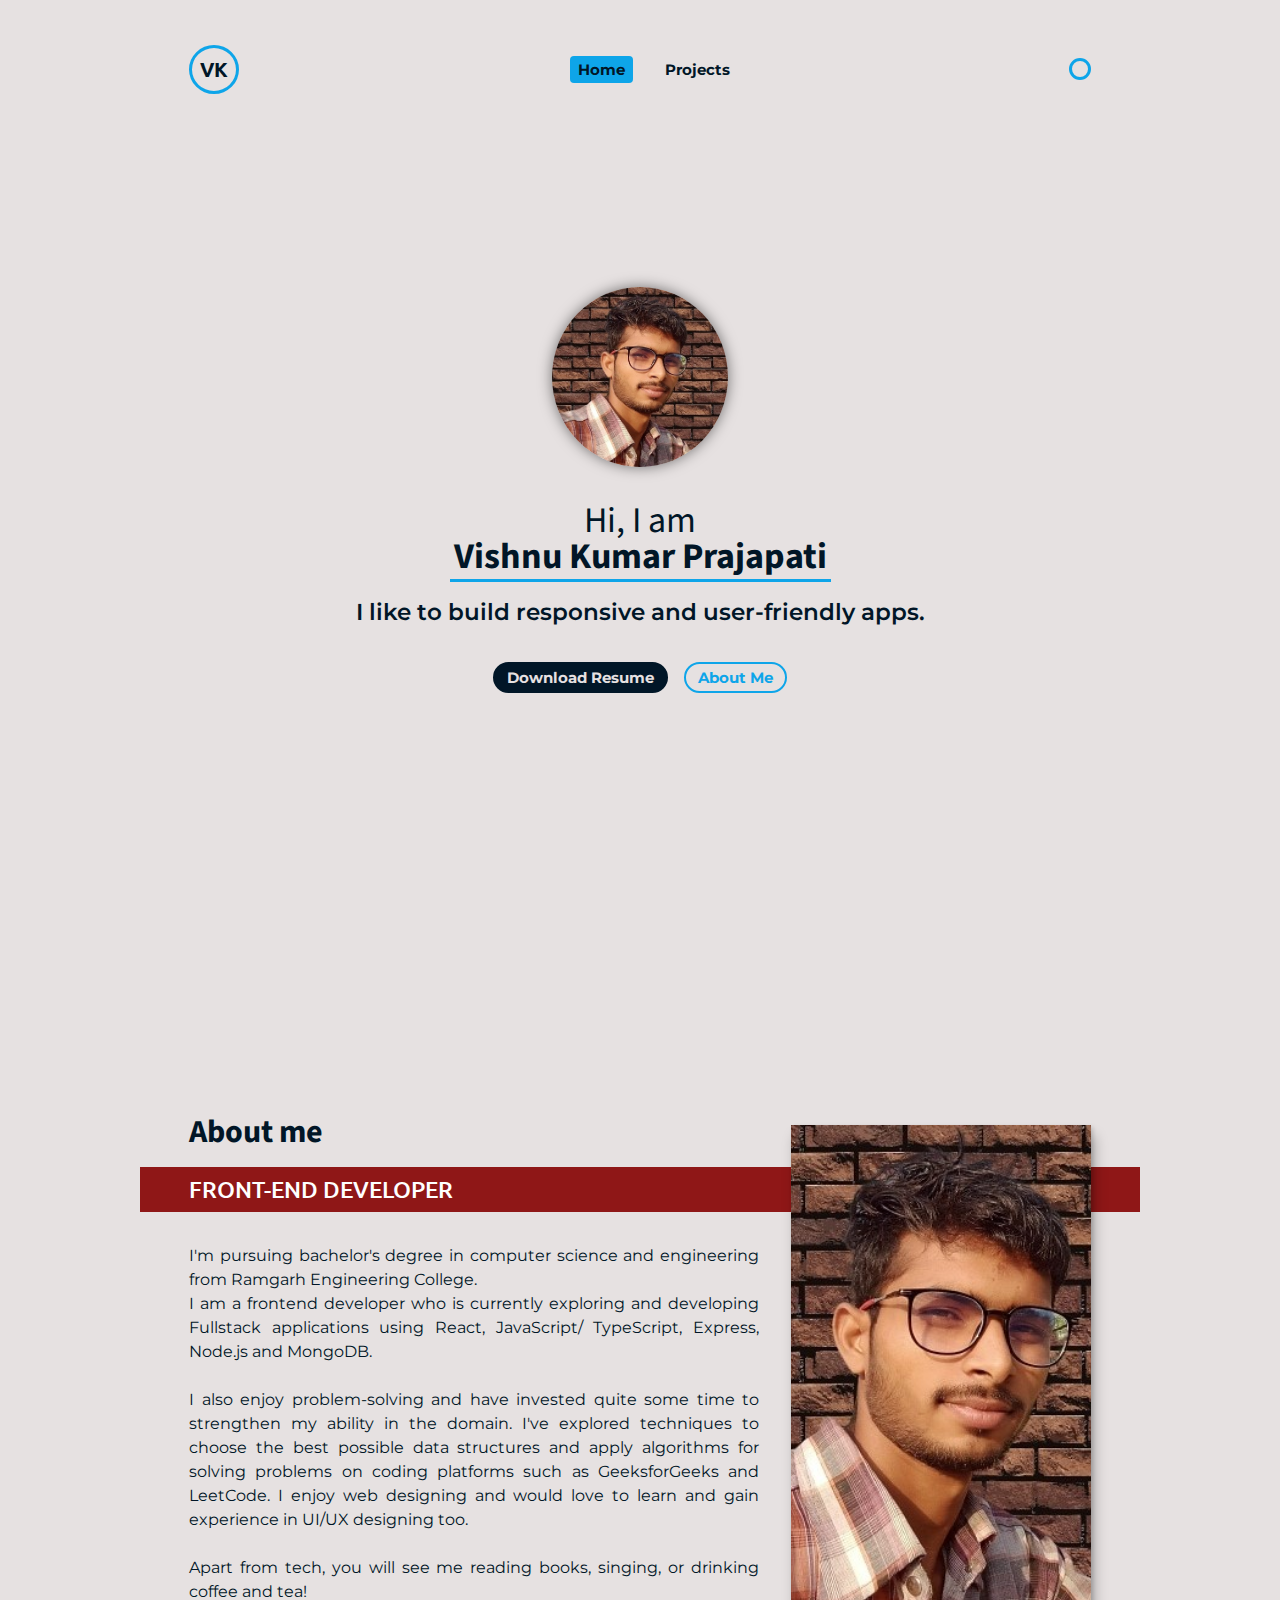
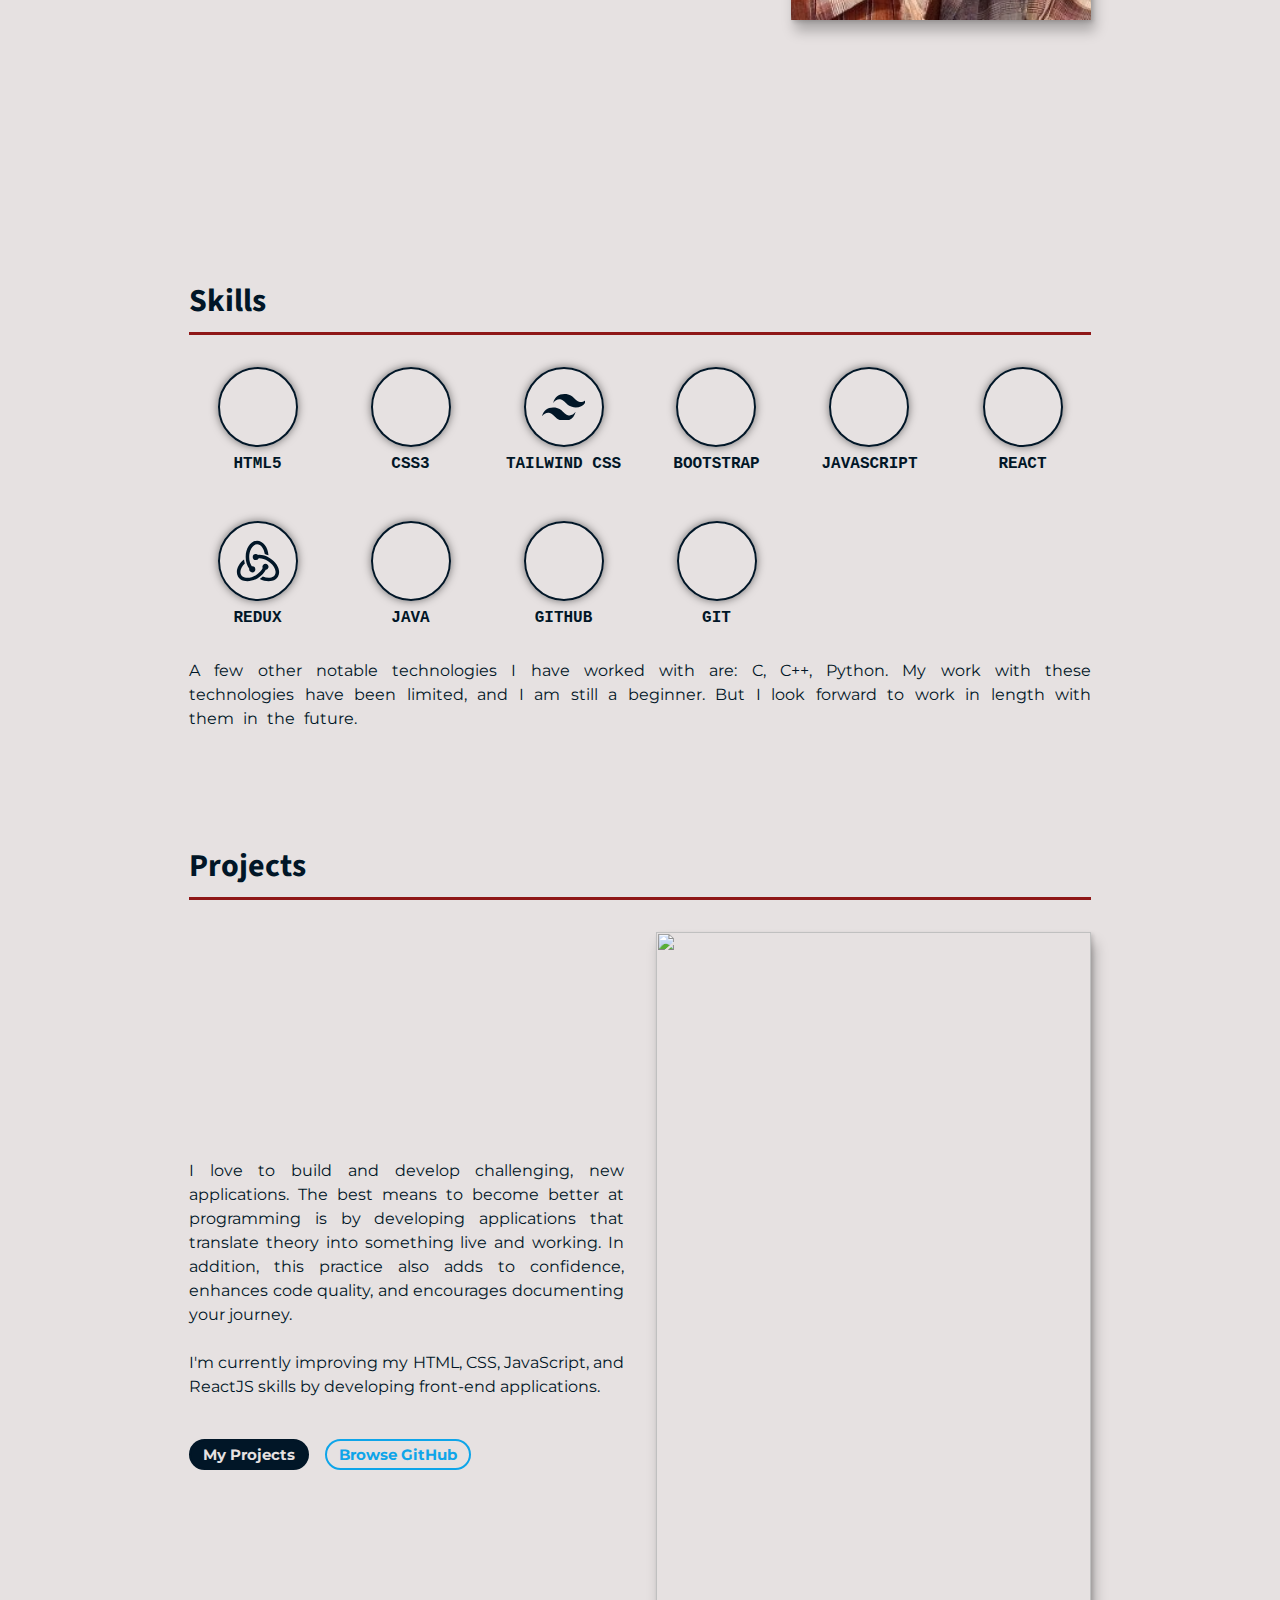
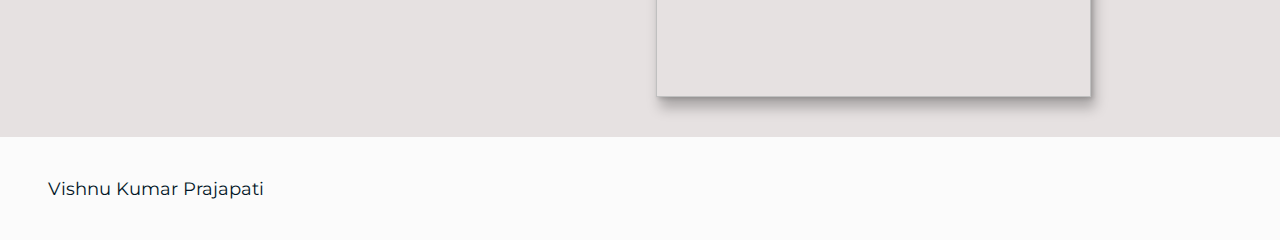
==== index.html @ dba5df00 "add files" ====
<!DOCTYPE html>
<html lang="en">

<head>
	<meta charset="utf-8" />
	<meta name="viewport" content="width=device-width, initial-scale=1, shrink-to-fit=no" />
	<meta name="author" content="Vishnu Kumar Prajapati" />
	<meta name="description" content="Portfolio website of Vishnu Kumar Prajapati" />
	<meta name="keywords" content="portfolio, personal website, Vishnu Kumar Prajapati" />
	<link rel="stylesheet" href="./css/styles.css" />
	<title>Vishnu Kumar Prajapati</title>

	<link rel="preconnect" href="https://fonts.gstatic.com" crossorigin />
	<link
		href="https://fonts.googleapis.com/css2?family=Montserrat:ital,wght@0,300;0,400;0,500;0,600;0,700;0,800;1,300;1,400;1,500;1,600;1,700;1,800&family=Source+Sans+Pro:ital,wght@0,300;0,400;0,600;0,700;0,900;1,300;1,400;1,600;1,700&family=Ubuntu&display=swap"
		rel="stylesheet" />

	<link rel="apple-touch-icon" sizes="180x180" href="asset/images/favicon_io/apple-touch-icon.png">
	<link rel="icon" type="image/png" sizes="32x32" href="asset/images/favicon_io/favicon-32x32.png">
	<link rel="icon" type="image/png" sizes="16x16" href="asset/images/favicon_io/favicon-16x16.png">
	<link rel="manifest" href="asset/images/favicon_io/site.webmanifest">

	<script src="https://kit.fontawesome.com/8af1815f18.js" crossorigin="anonymous"></script>
</head>

<body class="light-theme">
	<div id="body-wrapper">
		<!-- HEADER -->
		<header class="header container">
			<!-- NAVBAR -->
			<nav class="navbar flex-container flex-row justify-space-between align-center">
				<!-- LOGO -->
				<a href="/" class="logo-link">
					<h1 class="logo flex-container flex-row justify-center align-center">
						VK
					</h1>
				</a>
				<button class="display-none navlinks-toggle">
					<span class="hamburger"></span>
				</button>
				<!-- NAVLINKS -->
				<ul class="navlinks flex-container flex-row justify-center align-center">
					<li>
						<a href="/" class="active-link navlink">Home</a>
					</li>
					<li>
						<a href="./projects/" class="navlink">Projects</a>
					</li>
					
				</ul>
				<!-- THEME TOGGLE -->
				<label class="theme-toggler" for="theme-checkbox">
					<input type="checkbox" name="theme-checkbox" id="theme-checkbox" />
					<h1 class="theme-toggle flex-container flex-row justify-center align-center">
						<i class="fa-solid fa-moon"></i>
					</h1>
				</label>
			</nav>
			<!-- SHOWCASE -->
			<section class="showcase flex-container justify-center align-center flex-column">
				<img src="asset/images/vishnu.jpg" alt="Picture of Vishnu Smiling with palm on her cheek"
					class="hero-image" />
				<article class="text-content flex-container flex-column align-start justify-center">
					<h1 class="hero-text">
						Hi, I am
						<strong class="hero-name">Vishnu Kumar Prajapati</strong>
					</h1>
					<p class="lead-text">
						I like to build responsive and user-friendly apps.
					</p>
					<div class="buttons-container showcase-buttons flex-container align-center justify-center">
						<!-- RESUME LINK -->
						<a href="https://drive.google.com/file/d/1WZOt-frtwz4fg3K7AFqkedIDZNL4KQUu/view?usp=sharing"
							target="_blank" class="btn btn-primary">Download Resume</a>
						<a href="#about" class="btn btn-secondary">About Me</a>
					</div>
				</article>
			</section>
		</header>

		<main class="main">
			<!-- ABOUT -->
			<section class="about container flex-container flex-column align-center justify-center" id="about">
				<article class="about-container">
					<h2 class="section-head">About me</h2>
					<p class="section-lead lead-text">
						Front-End Developer
					</p>
					<img src="asset/images/vishnu.jpg" alt="Picture of Vishnu smiling" class="section-image" />
					<p class="section-text">
						I'm pursuing bachelor's degree in computer science and engineering from Ramgarh Engineering
						College.<br />
						I am a frontend developer who is currently exploring
						and developing Fullstack applications using React,
						JavaScript/ TypeScript, Express, Node.js and
						MongoDB.
						<br /><br />

						I also enjoy problem-solving and have invested quite
						some time to strengthen my ability in the domain.
						I've explored techniques to choose the best possible
						data structures and apply algorithms for solving
						problems on coding platforms such as GeeksforGeeks and LeetCode. I
						enjoy web designing and would love to learn and gain
						experience in UI/UX designing too.
						<br /><br />
						Apart from tech, you will see me reading books,
						singing, or drinking coffee and tea!
					</p>
				</article>
			</section>
			<!-- SKILLS -->
			<section id="skills" class="skills container flex-container flex-column align-center justify-center">
				<h2 class="section-head">Skills</h2>
				<article class="skills-container flex-container justify-center align-center">
					<ul class="skill-list">
						<li class="skill-list-item">
							<span class="skill-icon">
								<i class="fa-brands fa-html5"></i>
							</span>
							<span class="skill-title">HTML5</span>
						</li>
						<li class="skill-list-item">
							<span class="skill-icon">
								<i class="fa-brands fa-css3-alt"></i>
							</span>
							<span class="skill-title">CSS3</span>
						</li>
						<li class="skill-list-item">
							<span class="skill-icon skill-sass" title="TailwindCSS">
								<svg viewBox="0 0 50 30" class="text-slate-900 dark:text-white w-auto h-5">
									<path fill-rule="evenodd" clip-rule="evenodd"
										d="M25.517 0C18.712 0 14.46 3.382 12.758 10.146c2.552-3.382 5.529-4.65 8.931-3.805 1.941.482 3.329 1.882 4.864 3.432 2.502 2.524 5.398 5.445 11.722 5.445 6.804 0 11.057-3.382 12.758-10.145-2.551 3.382-5.528 4.65-8.93 3.804-1.942-.482-3.33-1.882-4.865-3.431C34.736 2.92 31.841 0 25.517 0zM12.758 15.218C5.954 15.218 1.701 18.6 0 25.364c2.552-3.382 5.529-4.65 8.93-3.805 1.942.482 3.33 1.882 4.865 3.432 2.502 2.524 5.397 5.445 11.722 5.445 6.804 0 11.057-3.381 12.758-10.145-2.552 3.382-5.529 4.65-8.931 3.805-1.941-.483-3.329-1.883-4.864-3.432-2.502-2.524-5.398-5.446-11.722-5.446z">
									</path>
								</svg>
							</span>
							<span class="skill-title">Tailwind CSS</span>
						</li>
						<li class="skill-list-item">
							<span class="skill-icon">
								<i class="fa-brands fa-bootstrap"></i>
							</span>
							<span class="skill-title">Bootstrap</span>
						</li>
						<li class="skill-list-item">
							<span class="skill-icon">
								<i class="fa-brands fa-js"></i>
							</span>
							<span class="skill-title">JavaScript</span>
						</li>
						<li class="skill-list-item">
							<span class="skill-icon react-icon">
								<i class="fa-brands fa-react"></i>
							</span>
							<span class="skill-title">React</span>
						</li>
						<li class="skill-list-item">
							<span class="skill-icon">
								<svg fill="#000000" xmlns="http://www.w3.org/2000/svg" viewBox="0 0 50 50" width="250px"
									height="250px">
									<path
										d="M 24 2 C 16.832 2 11 10.292328 11 20.486328 C 11 25.752514 12.564938 30.494647 15.060547 33.859375 A 3.5 3.5 0 0 0 18.5 38 A 3.5 3.5 0 1 0 18.5 31 A 3.5 3.5 0 0 0 17.931641 31.050781 C 16.143565 28.387233 15 24.611465 15 20.486328 C 15 12.633328 19.122 6 24 6 C 28.119 6 31.689125 10.7375 32.703125 16.9375 C 34.125125 17.3455 35.541688 17.897453 36.929688 18.564453 C 36.251687 9.2704531 30.712 2 24 2 z M 22.5 17 A 3.5 3.5 0 1 0 22.5 24 A 3.5 3.5 0 0 0 25.640625 22.041016 C 28.890379 21.837485 32.64609 22.840116 36.113281 24.917969 C 42.973281 29.030969 46.703812 36.223047 44.257812 40.623047 C 43.453812 42.069047 42.005359 43.108953 40.068359 43.626953 C 37.279359 44.372953 33.859234 43.993672 30.490234 42.638672 C 29.421234 43.632672 28.245891 44.565828 26.962891 45.423828 C 30.290891 47.104828 33.8105 47.996094 37.0625 47.996094 C 38.4725 47.996094 39.833516 47.830234 41.103516 47.490234 C 44.110516 46.685234 46.410906 44.982406 47.753906 42.566406 C 51.337906 36.117406 47.127922 26.858281 38.169922 21.488281 C 33.907448 18.931871 29.185543 17.753815 25.035156 18.09375 A 3.5 3.5 0 0 0 22.5 17 z M 9.1601562 23.324219 C 2.0791563 28.795219 -0.95795312 36.799406 2.2480469 42.566406 C 3.5910469 44.982406 5.8914375 46.685234 8.8984375 47.490234 C 10.169438 47.830234 11.527453 47.996094 12.939453 47.996094 C 16.739453 47.996094 20.910031 46.789672 24.707031 44.513672 C 28.954867 41.96696 32.09575 38.543722 33.876953 34.962891 C 35.628054 34.772138 37 33.301038 37 31.5 C 37 29.57 35.43 28 33.5 28 C 31.57 28 30 29.57 30 31.5 C 30 32.040225 30.132082 32.546629 30.351562 33.003906 C 28.907628 35.978686 26.213448 38.945387 22.650391 41.082031 C 18.354391 43.658031 13.599641 44.609953 9.9316406 43.626953 C 7.9956406 43.108953 6.5481406 42.069047 5.7441406 40.623047 C 3.8101406 37.143047 5.7462969 31.923469 10.029297 27.855469 C 9.6182969 26.415469 9.3241562 24.899219 9.1601562 23.324219 z" />
								</svg>
							</span>
							<span class="skill-title">Redux</span>
						</li>
						<li class="skill-list-item">
							<span class="skill-icon">
								<i class="fa-brands fa-java"></i>
							</span>
							<span class="skill-title">Java</span>
						</li>
						<li class="skill-list-item">
							<span class="skill-icon">
								<i class="fa-brands fa-github"></i>
							</span>
							<span class="skill-title">GitHub</span>
						</li>
						<li class="skill-list-item">
							<span class="skill-icon">
								<i class="fa-brands fa-git"></i>
							</span>
							<span class="skill-title">Git</span>
						</li>
					</ul>
				</article>
				<p class="skills-others section-text">
					A few other notable technologies I have worked with are:
					<span title="Systems, Applications & Products in Data Processing"></span><span>C</span>,
					<span>C++</span>,
					<span>Python</span>. My work with these technologies
					have been limited, and I am still a beginner. But I look
					forward to work in length with them in the future.
				</p>
			</section>
			<!-- PROJECTS -->
			<section class="projects container" id="projects">
				<h2 class="section-head">Projects</h2>
				<article class="content flex-container flex-row-reverse align-center justify-center">
					<div class="flex-item image-content">
						<img src="https://images.unsplash.com/photo-1498050108023-c5249f4df085?ixid=MnwxMjA3fDB8MHxwaG90by1wYWdlfHx8fGVufDB8fHx8&ixlib=rb-1.2.1&auto=format&fit=crop&w=1960&q=200"
							alt="" class="project-image" />
					</div>
					<div class="flex-item text-content">
						<p class="section-text">
							I love to build and develop challenging, new
							applications. The best means to become better at
							programming is by developing applications that
							translate theory into something live and
							working. In addition, this practice also adds to
							confidence, enhances code quality, and
							encourages documenting your journey.
							<br /><br />
							I'm currently improving my HTML, CSS,
							JavaScript, and ReactJS skills by developing
							front-end applications.
						</p>
						<div class="buttons-container flex-container justify-center align-start project-buttons">
							<a href="./projects/" class="btn btn-primary">My Projects</a>
							<a href="https://github.com/vishnu95075" target="_blank" class="btn btn-secondary">Browse
								GitHub
								<i class="fa-brands fa-github"></i></a>
						</div>
					</div>
				</article>
			</section>

		</main>
	</div>

	<!-- FOOTER -->
	<footer class="footer container" id="footer">
		<div class="footer-container flex-container justify-space-between flex-row align-center">
			<p class="flex-item author">
				<a href="/">Vishnu Kumar Prajapati</a>
			</p>
			<ul class="social-links flex-container flex-row align-center justify-center">
				<li class="flex-item social-link">
					<a href="https://github.com/vishnu95075" target="_blank">
						<i class="fa-brands fa-github"></i>
					</a>
				</li>
				<li class="social-link">
					<a href="https://www.linkedin.com/in/vishnukp95075/" target="_blank">
						<i class="fa-brands fa-linkedin"></i>
					</a>
				</li>
				<li class="social-link">
					<a href="#" target="_blank">
						<i class="fa-brands fa-dev"></i>
					</a>
				</li>
				<li>
					<a href="mailto:vishnukp95075@gmail.com" target="_blank">
						<i class="fa-solid fa-envelope"></i>
					</a>
				</li>
			</ul>
		</div>
	</footer>

	<script src="./script.js"></script>
</body>

</html>
---- css/styles.css ----
:root {
	--light-theme-background-color: #e6e1e1;
	--light-theme-primary-color: #011627;
	--light-theme-secondary-color: #0ea5e9;
	--light-theme-secondary-background-color: #fbfbfb;
	--light-theme-accent-color: #8f1717;

	--dark-theme-background-color: #000;
	--dark-theme-primary-color: #d6deeb;
	--dark-theme-secondary-color: #1d9bf0;
	--dark-theme-accent-color: #8f1717;
	--dark-theme-secondary-background-color: #121a29;

	--font-family-primary: "Montserrat", sans-serif;
	--font-family-secondary: "Source Sans Pro", sans-serif;
	--font-family-ternary: "Ubuntu", sans-serif;

	--space-1: 1rem;
	--space-0-25: 0.25rem;
	--space-0-5: 0.5rem;
	--space-0-75: 0.75rem;
	--space-1-5: 1.5rem;
	--space-2: 2rem;
	--space-2-5: 2.5rem;
	--space-3: 3rem;
	--space-3-5: 3.5rem;
	--space-5: 5rem;
	--space-7: 7rem;
	--space-10: 10rem;
	--space-12: 12rem;
	--space-15: 15rem;
}

html {
	box-sizing: border-box;
	font-family: var(--font-family-primary);
	scroll-behavior: smooth;
}

* {
	margin: 0;
	padding: 0;
}

*,
*::after,
*::before {
	box-sizing: inherit;
	font-family: inherit;
	scroll-behavior: inherit;
}

main section {
	max-width: 100%;
	margin: var(--space-3) auto;
}

img {
	display: block;
	max-width: 100%;
	box-shadow: 0.25em 0.7em 0.75em rgba(0, 0, 0, 0.25),
		0.125em 0.125em 0.25em rgba(0, 0, 0, 0.15);
	/* border-radius: 0.5rem;
    -webkit-border-radius: 0.5rem;
    -moz-border-radius: 0.5rem;
    -ms-border-radius: 0.5rem;
    -o-border-radius: 0.5rem;
    -webkit-border-radius:0.5rem; */
}

ul,
.list-style-none {
	list-style: none;
}

a {
	text-decoration: none;
	cursor: pointer;
}

a.active-link {
	background-color: var(--light-theme-secondary-color);
	color: var(--light-theme-background-color);
}

body.light-theme a.active-link {
	background-color: var(--light-theme-secondary-color);
}

body.dark-theme a.active-link {
	background-color: var(--dark-theme-secondary-color);
	color: var(--dark-theme-background-color);
}

.flex-container {
	display: flex;
}

.flex-row {
	flex-direction: row;
}

.flex-row-reverse {
	flex-direction: row-reverse;
}

.flex-column {
	flex-direction: column;
}

.justify-space-between {
	justify-content: space-between;
}

.justify-center {
	justify-content: center;
}

.justify-space-evenly {
	justify-content: space-evenly;
}

.justify-start {
	justify-content: flex-start;
}

.align-center {
	align-items: center;
}

.align-start {
	align-items: flex-start;
}

.container {
	padding: var(--space-2-5) var(--space-1-5);
	min-height: 100vh;
	max-width: 95%;
	margin: auto;
}

.display-none {
	display: none;
}

.display-block {
	display: block;
}

.btn {
	padding: var(--space-0-25) var(--space-0-75);
	border-radius: 1rem;
	margin: var(--space-1-5) auto;
	-webkit-border-radius: 1rem;
	-moz-border-radius: 1rem;
	-ms-border-radius: 1rem;
	-o-border-radius: 1rem;
	text-align: center;
	display: inline-block;
	font-weight: bold;
	font-size: 0.95rem;
	transition: all 0.3s ease;
	-webkit-transition: all 0.3s ease;
	-moz-transition: all 0.3s ease;
	-ms-transition: all 0.3s ease;
	-o-transition: all 0.3s ease;
}

.btn-primary {
	background-color: var(--light-theme-primary-color);
	color: var(--light-theme-background-color);
	border: 2px solid var(--light-theme-primary-color);
}

.btn-secondary {
	border: 2px solid var(--light-theme-primary-color);
	color: var(--light-theme-secondary-color);
}

body.light-theme .btn-primary {
	border: 2px solid var(--light-theme-primary-color);
	background-color: var(--light-theme-primary-color);
	color: var(--light-theme-background-color);
}

body.light-theme .btn-secondary {
	border: 2px solid var(--light-theme-secondary-color);
	color: var(--light-theme-secondary-color);
}

body.dark-theme .btn-primary {
	background-color: var(--dark-theme-primary-color);
	color: var(--dark-theme-background-color);
	border: 2px solid var(--dark-theme-primary-color);
}

body.dark-theme .btn-secondary {
	color: var(--dark-theme-secondary-color);
	border: 2px solid var(--dark-theme-secondary-color);
}

.btn:hover {
	transform: translateY(-5px);
	-webkit-transform: translateY(-5px);
	-moz-transform: translateY(-5px);
	-ms-transform: translateY(-5px);
	-o-transform: translateY(-5px);

	box-shadow: 0px 2px rgba(0, 0, 0, 0.3);
}

body.dark-theme .btn:hover {
	box-shadow: 0px 2px rgb(214, 222, 235, 0.5);
}

.buttons-container {
	margin-top: var(--space-2-5);
	gap: var(--space-1);
	flex-wrap: wrap;
	justify-content: flex-start;
}

.buttons-container a {
	margin: 0;
}

.hero-text {
	font-size: 2.25rem;
	font-weight: 300;
	line-height: 1;
	margin: 0 auto 0.25rem;
	font-weight: 400;
	font-family: var(--font-family-secondary);
	padding: var(--space-0-25);
	border-bottom: 3px solid;
}

.lead-text {
	width: 100%;
	font-size: 1.45rem;
	margin-top: var(--space-0-5);
	font-weight: 600;
	background-color: var(--light-theme-accent-color);
	color: #ffffff;
	padding: var(--space-0-25) var(--space-0-5);
}

.content {
	max-width: 100%;
	gap: 2rem;
	height: max-content;
}

.text-content {
	max-width: max-content;
}

.content .flex-item.text-content {
	text-align: justify;
	width: 100%;
}

.image-content {
	width: 100%;
}

.article-head {
	margin: var(--space-1-5) 0;
	font-size: 1rem;
	font-weight: 300;
	text-transform: uppercase;
}

.section-head {
	font-size: 2rem;
	width: 100%;
	margin-bottom: var(--space-2);
	padding-bottom: var(--space-0-5);
	border-bottom: 3px solid var(--light-theme-accent-color);
	font-family: var(--font-family-secondary);
}

.section-text {
	font-size: 1rem;
	line-height: 1.5;
}

.flex-item.image-content img.project-image,
.flex-item.image-content img.blog-image {
	max-width: 100%;
	height: 85vh;
	width: 100%;
	object-fit: cover;
}

body.light-theme .secondary-color {
	color: var(--light-theme-secondary-color);
}

body.dark-theme .secondary-color {
	color: var(--dark-theme-secondary-color);
}

/* END OF UTILITY CLASSES */

/* START OF BODY */

body {
	transition: all 0.3s ease;
	-webkit-transition: all 0.3s ease;
	-moz-transition: all 0.3s ease;
	-ms-transition: all 0.3s ease;
	-o-transition: all 0.3s ease;
}

body.light-theme {
	background-color: var(--light-theme-background-color);
	color: var(--light-theme-primary-color);
}

body.dark-theme {
	background-color: var(--dark-theme-background-color);
	color: var(--dark-theme-primary-color);
}

/* END OF BODY */

/* START OF BODY WRAPPER */

#body-wrapper {
	max-width: 1000px;
	height: 100%;
	margin: auto;

	overflow: hidden;
}

/* START OF HEADER */

header.container {
	padding-top: var(--space-1-5);
}

/* START OF NAVBAR */

nav.navbar {
	min-height: 10vh;
}

/* LOGO AND THEME TOGGLE */

#theme-checkbox {
	display: none;
}

nav.navbar h1 {
	--font-size: 1.25rem;
	--padding: 0.5rem;
	font-size: var(--font-size);
	text-transform: uppercase;
	font-family: "Ubuntu", sans-serif;
	padding: var(--padding);
	max-width: calc(var(--font-size) + 4 * var(--padding));
	max-height: calc(var(--font-size) + 4 * var(--padding));
	border: 3px solid var(--light-theme-secondary-color);
	border-radius: 50%;
	-webkit-border-radius: 50%;
	-moz-border-radius: 50%;
	-ms-border-radius: 50%;
	-o-border-radius: 50%;
	transition: all 0.3s ease;
	-webkit-transition: all 0.3s ease;
	-moz-transition: all 0.3s ease;
	-ms-transition: all 0.3s ease;
	-o-transition: all 0.3s ease;
}

body.dark-theme a.logo-link,
body.dark-theme a.logo-link:visited {
	color: inherit;
}

body.light-theme a.logo-link,
body.dark-theme a.logo-link:visited {
	color: inherit;
}

body.light-theme nav.navbar h1 {
	border-color: var(--light-theme-secondary-color);
}

body.dark-theme nav.navbar h1 {
	border-color: var(--dark-theme-secondary-color);
}

nav.navbar h1:hover {
	border-color: var(--light-theme-primary-color);
	background-color: var(--light-theme-secondary-color);
	color: var(--light-theme-background-color);
}

body.light-theme nav.navbar h1:hover {
	border-color: var(--light-theme-primary-color);
	background-color: var(--light-theme-secondary-color);
	color: var(--light-theme-background-color);
}

body.dark-theme nav.navbar h1:hover {
	border-color: var(--dark-theme-primary-color);
	background-color: var(--dark-theme-secondary-color);
	color: var(--dark-theme-background-color);
}

body.light-theme nav.navbar h1.theme-toggle i {
	font-size: 1.4rem;
}

body.light-theme nav.navbar h1.theme-toggle {
	cursor: pointer !important;
}

body.dark-theme nav.navbar h1.theme-toggle:hover {
	box-shadow: 0px 0px 0.5rem var(--light-theme-background-color);
}

body.light-theme nav.navbar h1.theme-toggle:hover {
	box-shadow: 0px 0px 0.5rem var(--dark-theme-background-color);
}

body.dark-theme nav.navbar h1.theme-toggle:hover i {
	color: var(--dark-theme-background-color);
}

body.light-theme nav.navbar h1.theme-toggle:hover i {
	color: var(--light-theme-background-color);
}

/* END OF LOGO AND THEME TOGGLE */

/* START OF NAVLINKS */

nav.navbar ul.navlinks li a {
	color: var(--light-theme-primary-color);
	margin: 0.5rem;
	padding: 0.25rem 0.5rem;
	font-weight: bold;
	font-size: 0.95rem;
	border-radius: 0.25rem;
	-webkit-border-radius: 0.25rem;
	-moz-border-radius: 0.25rem;
	-ms-border-radius: 0.25rem;
	-o-border-radius: 0.25rem;
	transition: all 0.3s ease;
	-webkit-transition: all 0.3s ease;
	-moz-transition: all 0.3s ease;
	-ms-transition: all 0.3s ease;
	-o-transition: all 0.3s ease;
}

body.light-theme nav.navbar ul.navlinks li a {
	color: var(--light-theme-primary-color);
}

body.dark-theme nav.navbar ul.navlinks li a {
	color: var(--dark-theme-primary-color);
}

nav.navbar ul.navlinks li {
	margin: 0 0.25rem;
}

nav.navbar ul.navlinks li:hover > a {
	background-color: var(--light-theme-primary-color);
	color: var(--light-theme-background-color);
}

body.light-theme nav.navbar ul.navlinks li:hover > a {
	background-color: var(--light-theme-primary-color);
	color: var(--light-theme-background-color);
}

body.dark-theme nav.navbar ul.navlinks li:hover > a {
	background-color: var(--dark-theme-primary-color);
	color: var(--dark-theme-background-color);
}

/* END OF NAVLINKS */

/* END OF NAVBAR */

/* START OF SHOWCASE */

section.showcase {
	min-height: 80vh;
	padding: var(--space-1);
	margin: var(--space-1) auto;
	max-width: 100%;
}

.hero-image {
	max-width: 180px;
	height: 180px;
	box-shadow: 0px 0px 0.85rem rgba(0, 0, 0, 0.5);
	margin: 0 0 var(--space-2) 0;
	border-radius: 50%;
	-webkit-border-radius: 50%;
	-moz-border-radius: 50%;
	-ms-border-radius: 50%;
	-o-border-radius: 50%;
}

.showcase .hero-text {
	text-align: center;
	max-width: max-content;
}

.hero-text strong.hero-name {
	display: block;
}

body.light-theme .hero-text {
	border-color: var(--light-theme-secondary-color);
}

body.dark-theme .hero-text {
	border-color: var(--dark-theme-secondary-color);
}

.showcase-buttons {
	margin: var(--space-2) auto 0;
}

.showcase .lead-text {
	background-color: unset;
	color: inherit;
}

/* END OF SHOWCASE */

/* END OF HEADER */

/* START OF MAIN CONTENT */

/* START OF ABOUT SECTION */

.about-container {
	margin: 1rem auto;
	display: grid;
	height: 100%;
	grid-template-columns: 1fr 300px;
	grid-template-areas:
		"head aboutImg"
		"lead aboutImg"
		"textContent aboutImg";
	grid-column-gap: 2rem;
}

section.about .section-head {
	grid-area: head;
	margin-bottom: var(--space-0-25);
	padding-bottom: 0;
	border-bottom: none;
}

section.about .section-lead {
	grid-area: lead;
	grid-column: 1 / -1;
	grid-row: 2;

	font-family: var(--font-family-ternary);

	position: relative;
	left: -4rem;
	padding: var(--space-0-5) 0;
	width: calc(100% + 8rem);
	padding-left: 4rem;
	padding-right: calc(350px + 3rem);
	display: flex;
	flex-direction: column;
	justify-content: center;
	align-items: flex-start;
	font-weight: 500;

	text-transform: uppercase;
	margin-bottom: var(--space-2);
}

section.about .section-text {
	grid-area: textContent;
	text-align: justify;
}

section.about .section-image {
	grid-area: aboutImg;
	height: 100%;
	position: relative;
	object-fit: cover;
	margin: var(--space-1) auto;
}

/* END OF ABOUT SECTION */

/* START OF SKILLS SECTION */

.skills.container {
	width: 100%;
	margin: var(--space-2) auto;

	min-height: max-content !important;
}

.skills-container {
	width: inherit;
}

.skills-container .skill-list {
	display: grid;
	grid-template-columns: repeat(6, 1fr);
	gap: 3rem 1rem;
	width: inherit;
	place-items: center;
	justify-content: center;
	justify-items: center;
	align-items: center;
	align-content: center;
}

.skill-list li.skill-list-item {
	text-align: center;
	display: flex;
	flex-direction: column;
	align-items: center;
	justify-content: center;
}

.skill-list li.skill-list-item span.skill-icon {
	display: block;
	width: 5rem;
	height: 5rem;
	padding: 1rem;
	display: flex;
	flex-direction: column;
	justify-content: center;
	align-items: center;
	font-size: 2.75rem;
	text-align: center;
	border-radius: 50%;
	transition: background 0.2s ease-in-out, color 0.2s ease-in-out,
		transform 0.5s ease-in-out;
	-webkit-transition: background 0.2s ease-in-out, color 0.2s ease-in-out,
		transform 0.5s ease-in-out;
	-moz-transition: background 0.2s ease-in-out, color 0.2s ease-in-out,
		transform 0.5s ease-in-out;
	-ms-transition: background 0.2s ease-in-out, color 0.2s ease-in-out,
		transform 0.5s ease-in-out;
	-o-transition: background 0.2s ease-in-out, color 0.2s ease-in-out,
		transform 0.5s ease-in-out;
}

.skill-list li.skill-list-item span.skill-icon.skill-sass {
	font-size: 2.5rem;
}

.skill-list li.skill-list-item span.skill-title {
	font-size: 1rem;
	text-transform: uppercase;
	margin-top: 0.5rem;
	display: block;
	font-weight: 700;
	transition: 0.4s ease-in-out;
	font-family: "Courier New", Courier, monospace;
}

body.light-theme .skill-list li.skill-list-item span.skill-icon {
	box-shadow: 0px 0px 0.5rem rgba(0, 0, 0, 0.5);
	border: 2px solid var(--light-theme-primary-color);
}

body.dark-theme .skill-list li.skill-list-item span.skill-icon {
	box-shadow: 0px 0px 15px rgba(0, 0, 0, 0.9);
	border: 2px solid var(--dark-theme-primary-color);
}

body.light-theme .skill-icon svg {
	fill: var(--light-theme-primary-color);
}

body.dark-theme .skill-icon svg {
	fill: var(--dark-theme-primary-color);
}

.skill-list-container .skill-list li.skill-list-item span.skill-icon:hover {
	transform: scale(0.9);
}

.skill-list-container
	.skill-list
	li.skill-list-item
	span.skill-icon:hover
	+ span.skill-title {
	transform: scale(1.2);
}

body.light-theme .skill-list li.skill-list-item span.skill-icon:hover {
	background-color: var(--light-theme-secondary-color);
	color: var(--light-theme-bg-color);
}

body.dark-theme .skill-list li.skill-list-item span.skill-icon:hover {
	background-color: var(--dark-theme-secondary-color);
	color: var(--dark-theme-bg-color);
}

.skill-list li.skill-list-item span.skill-icon.react-icon:hover {
	animation-name: rotate-react-icon;
	animation-duration: 0.7s;
}

.skill-list li.skill-list-item span.skill-icon:hover {
	animation-name: rotate;
	animation-duration: 0.8s;
	animation-iteration-count: 1;
}

@keyframes rotate {
	0% {
		transform: rotate(0deg);
	}
	100% {
		transform: rotate(360deg) scale(0.9);
	}
}

@keyframes rotate-react-icon {
	100% {
		transform: rotate(180deg) scale(0.9);
		-webkit-transform: rotate(180deg) scale(0.9);
		-moz-transform: rotate(180deg) scale(0.9);
		-ms-transform: rotate(180deg) scale(0.9);
		-o-transform: rotate(180deg) scale(0.9);
	}
}

.skills-others {
	text-align: justify;
	line-height: 1.5;
	word-spacing: 5px;
	margin-top: 2rem;
}

/* END OF SKILLS SECTION */

/* END OF MAIN CONTENT */

/* END OF BODY WRAPPER */

/* START OF FOOTER SECTION */

.footer {
	background-color: var(--light-theme-secondary-background-color);
	min-height: max-content;
}

.footer.container {
	width: 100%;
	max-width: 100%;
}

.footer-container {
	margin: 0 auto;
}

.footer .social-links {
	flex-wrap: wrap;
	align-content: center;
	gap: var(--space-1);
}

.footer .social-links li {
	margin: 0 var(--space-1-5);
	transition: all 0.3s cubic-bezier(0.5, 0, 0.5, 1);
	-webkit-transition: all 0.25s cubic-bezier(0.5, 0, 0.5, 1);
	-moz-transition: all 0.3s cubic-bezier(0.5, 0, 0.5, 1);
	-ms-transition: all 0.3s cubic-bezier(0.5, 0, 0.5, 1);
	-o-transition: all 0.3s cubic-bezier(0.5, 0, 0.5, 1);
}

.footer p > a {
	color: inherit;
}

.footer p {
	font-size: 1.15rem;
	margin: 0 var(--space-1-5);
	transition: all 0.3s ease;
	-webkit-transition: all 0.3s ease;
	-moz-transition: all 0.3s ease;
	-ms-transition: all 0.3s ease;
	-o-transition: all 0.3s ease;
}

.footer p:hover {
	color: var(--light-theme-secondary-color);
	transform: translateY(-5px);
	-webkit-transform: translateY(-5px);
	-moz-transform: translateY(-5px);
	-ms-transform: translateY(-5px);
	-o-transform: translateY(-5px);
}

body.dark-theme .footer p:hover {
	color: var(--dark-theme-secondary-color);
}

body.light-theme .footer p:hover {
	color: var(--light-theme-secondary-color);
}

.footer .social-links li i {
	font-size: 1.5rem;
}

.footer .social-links li a,
.footer .social-links li a:visited {
	color: var(--light-theme-primary-color);
}

body.light-theme .footer .social-links li a,
body.light-theme .footer .social-links li a:visited {
	color: var(--light-theme-primary-color);
}

body.dark-theme .footer .social-links li a,
body.dark-theme .footer .social-links li a:visited {
	color: var(--dark-theme-primary-color);
}

.footer .social-links li:hover {
	transform: translateY(-5px);
	-webkit-transform: translateY(-5px);
	-moz-transform: translateY(-5px);
	-ms-transform: translateY(-5px);
	-o-transform: translateY(-5px);
}

.footer .social-links li:hover > a {
	color: var(--light-theme-secondary-color);
}

body.light-theme .footer .social-links li:hover > a {
	color: var(--light-theme-secondary-color);
}

body.dark-theme .footer .social-links li:hover > a {
	color: var(--dark-theme-secondary-color);
}

body.light-theme .footer {
	background-color: var(--light-theme-secondary-background-color);
}

body.dark-theme .footer {
	background-color: var(--dark-theme-secondary-background-color);
}

/* END OF FOOTER SECTION */

/* START OF MEDIA QUERIES */

/* START OF MEDIA MAX WIDTH 900px */

@media screen and (max-width: 900px) {
	.skills-container .skill-list {
		display: grid;
		grid-template-columns: repeat(4, 1fr);
		gap: 1rem;
	}
}

/* EMD OF MEDIA MAX WIDTH 900px */

/* START OF MEDIA MAX WIDTH 769px */

@media screen and (max-width: 769px) {
	.about-container {
		display: block;
		max-width: 100%;
	}

	section.about .section-lead {
		width: calc(100% + 3rem);
		text-align: left;
		padding: var(--space-0-25) 1.5rem;
		left: -1.5rem;
		right: 1.5rem;
	}

	.text-content {
		text-align: center;
		max-width: inherit;
	}

	.showcase-buttons {
		margin: var(--space-2) 0 0 0;
		gap: var(--space-1-5);
		flex-wrap: wrap;
		width: 100%;
		justify-content: center;
	}

	.content {
		flex-direction: column !important;
	}

	section.about .section-image {
		max-height: 85vh;
		position: static;
	}

	.flex-item.image-content img.project-image,
	.flex-item.image-content img.blog-image {
		height: 100%;
		width: 100%;
		max-width: 100%;
	}

	.footer-container {
		flex-direction: column;
	}

	.footer-container .social-links {
		margin-top: var(--space-1-5);
	}
}

/* END OF MEDIA MAX WIDTH 769px */

/* START OF MEDIA MAX WIDTH 550px */

@media screen and (max-width: 550px) {
	ul.navlinks {
		flex-direction: column;
		position: fixed;
		top: 0;
		bottom: 0;
		left: 0;
		right: 0;
		z-index: 100;
		max-width: 100%;
		max-height: 100%;
		transform: translateY(-100%);
		transition: transform 0.25s cubic-bezier(0.5, 0, 0.5, 1);
		-webkit-transition: transform 0.25s cubic-bezier(0.5, 0, 0.5, 1);
		-moz-transition: transform 0.25s cubic-bezier(0.5, 0, 0.5, 1);
		-ms-transition: transform 0.25s cubic-bezier(0.5, 0, 0.5, 1);
		-o-transition: transform 0.25s cubic-bezier(0.5, 0, 0.5, 1);
		justify-content: space-evenly;
		margin: 0;
		padding: 0;
		-webkit-transform: translateY(-100%);
		-moz-transform: translateY(-100%);
		-ms-transform: translateY(-100%);
		-o-transform: translateY(-100%);
		background-color: var(--light-theme-primary-color);
	}

	body.light-theme ul.navlinks {
		background-color: var(--light-theme-primary-color);
	}

	body.dark-theme ul.navlinks {
		background-color: var(--dark-theme-primary-color);
	}

	nav.navbar ul.navlinks li a {
		/* font-size: 1.7rem; */
		color: inherit;
		color: var(--light-theme-background-color);
	}

	body.light-theme nav.navbar ul.navlinks li a {
		color: var(--light-theme-background-color);
	}

	body.dark-theme nav.navbar ul.navlinks li a {
		color: var(--dark-theme-background-color);
	}

	nav.navbar ul.navlinks li a:hover {
		background-color: var(--light-theme-background-color);
		color: var(--light-theme-primary-color);
	}

	body.light-theme nav.navbar ul.navlinks li a:hover {
		background-color: var(--light-theme-background-color);
		color: var(--light-theme-primary-color);
	}

	body.dark-theme nav.navbar ul.navlinks li a:hover {
		background-color: var(--dark-theme-background-color);
		color: var(--dark-theme-primary-color);
	}

	body.light-theme .navlinks-toggle .hamburger,
	body.light-theme .navlinks-toggle .hamburger::after,
	body.light-theme .navlinks-toggle .hamburger::before {
		background-color: var(--light-theme-secondary-color);
	}

	body.dark-theme .navlinks-toggle .hamburger,
	body.dark-theme .navlinks-toggle .hamburger::after,
	body.dark-theme .navlinks-toggle .hamburger::before {
		background-color: var(--dark-theme-secondary-color);
	}

	.navlinks-toggle {
		display: block;
		padding: 0.5rem;
		background: transparent;
		border: 0;
		cursor: pointer;
		left: calc(48% - var(--space-1-5));
		z-index: 200;
		position: absolute;
		left: calc(48% - var(--space-1-5));
	}

	.nav-open ul.navlinks {
		padding-top: 5rem;
		transform: translateY(0);
		-webkit-transform: translateY(0);
		-moz-transform: translateY(0);
		-ms-transform: translateY(0);
		-o-transform: translateY(0);
	}

	.nav-open .navlinks-toggle {
		/* top: 2.5rem; */
		position: fixed;
	}

	.nav-open .navlinks-toggle > .hamburger,
	.nav-open .navlinks-toggle > .hamburger::after,
	.nav-open .navlinks-toggle > .hamburger::before {
		transform: rotate(0.625turn);
		-webkit-transform: rotate(0.625turn);
		-moz-transform: rotate(0.625turn);
		-ms-transform: rotate(0.625turn);
		-o-transform: rotate(0.625turn);
	}

	.nav-open .hamburger::after {
		opacity: 0;
	}

	.nav-open .navlinks-toggle .hamburger::before {
		transform: rotate(90deg) translateX(-10px);
		-webkit-transform: rotate(90deg) translateX(-10px);
		-moz-transform: rotate(90deg) translateX(-10px);
		-ms-transform: rotate(90deg) translateX(-10px);
		-o-transform: rotate(90deg) translateX(-10px);
	}

	.hamburger {
		display: block;
		position: relative;
	}

	.hamburger,
	.hamburger::before,
	.hamburger::after {
		width: 2.5rem;
		height: 5px;
		border-radius: 1rem;
		-webkit-border-radius: 1rem;
		-moz-border-radius: 1rem;
		-ms-border-radius: 1rem;
		-o-border-radius: 1rem;
		transition: transform 0.25s ease-in-out;
		-webkit-transition: transform 0.25s ease-in-out;
		-moz-transition: transform 0.25s ease-in-out;
		-ms-transition: transform 0.25s ease-in-out;
		-o-transition: transform 0.25s ease-in-out;
	}

	.hamburger::before,
	.hamburger::after {
		content: "";
		position: absolute;
		left: 0;
		right: 0;
	}

	.hamburger::before {
		top: 10px;
	}

	.hamburger::after {
		bottom: 10px;
	}

	.skills-container .skill-list {
		grid-template-columns: repeat(3, 1fr);
		gap: 0.75rem 1rem;
	}

	.skill-list li.skill-list-item {
		margin: 0;
	}

	.skill-list li.skill-list-item span.skill-icon {
		width: 5rem;
		height: 5rem;
		font-size: 2.75rem;
	}

	.skill-list li.skill-list-item span.skill-icon.skill-sass {
		font-size: 2.5rem;
	}
}

/* END OF MEDIA MAX WIDTH 550px */

/* START OF MEDIA MAX WIDTH 500px */

@media screen and (max-width: 500px) {
	.hero-text {
		font-size: 1.8rem !important;
	}

	.section-head {
		font-size: 1.5rem;
	}

	.showcase .lead-text {
		font-size: 1rem;
	}

	section.about .section-lead {
		font-size: 1.25rem;
	}

	.lead-text {
		font-size: 1.25rem;
		font-weight: 700;
	}

	.article-head {
		font-size: 1.1rem;
	}

	.showcase-buttons {
		gap: var(--space-1);
	}

	.showcase-buttons a {
		font-size: 0.8rem;
	}

	.skill-list li.skill-list-item span.skill-icon {
		width: 4.5rem;
		height: 4.5rem;
		font-size: 2.75rem;
	}

	.skill-list li.skill-list-item span.skill-icon.skill-sass {
		font-size: 2.5rem;
	}
}

/* END OF MEDIA MAX WIDTH 500px */

/* START OF MEDIA MAX WIDTH 350px */

@media screen and (max-width: 350px) {
	.skills-container .skill-list {
		grid-template-columns: repeat(3, 1fr);
		gap: 0.75rem 1rem;
	}

	.skill-list li.skill-list-item span.skill-icon {
		width: 4rem;
		height: 4rem;
		font-size: 2rem;
	}

	.skill-list li.skill-list-item span.skill-icon.skill-sass {
		font-size: 1.95rem;
	}

	.skill-list li.skill-list-item span.skill-title {
		font-size: 0.9rem;
	}

	.footer p {
		font-size: 1.25rem;
		margin: 0 var(--space-1-5);
	}

	.footer .social-links {
		gap: 1rem;
		margin-top: var(--space-2);
	}

	.footer .social-links li i {
		font-size: 1.5rem;
	}
}

/* END OF MEDIA MAX WIDTH 350px */

/* START OF MEDIA MAX WIDTH 300px */

@media screen and (max-width: 300px) {
	.skills-container .skill-list {
		grid-template-columns: repeat(2, 1fr);
		gap: 1rem;
	}

	.footer p {
		font-size: 1rem;
		margin: 0 var(--space-1-5);
	}

	.footer .social-links li {
		margin: 0 var(--space-1);
	}

	.footer .social-links li i {
		font-size: 1.25rem;
	}

	.hero-text {
		font-size: 1.5rem !important;
		word-wrap: break-word;
	}

	.showcase .lead-text {
		font-size: 0.9rem;
	}
}

/* END OF MEDIA MAX WIDTH 300px */
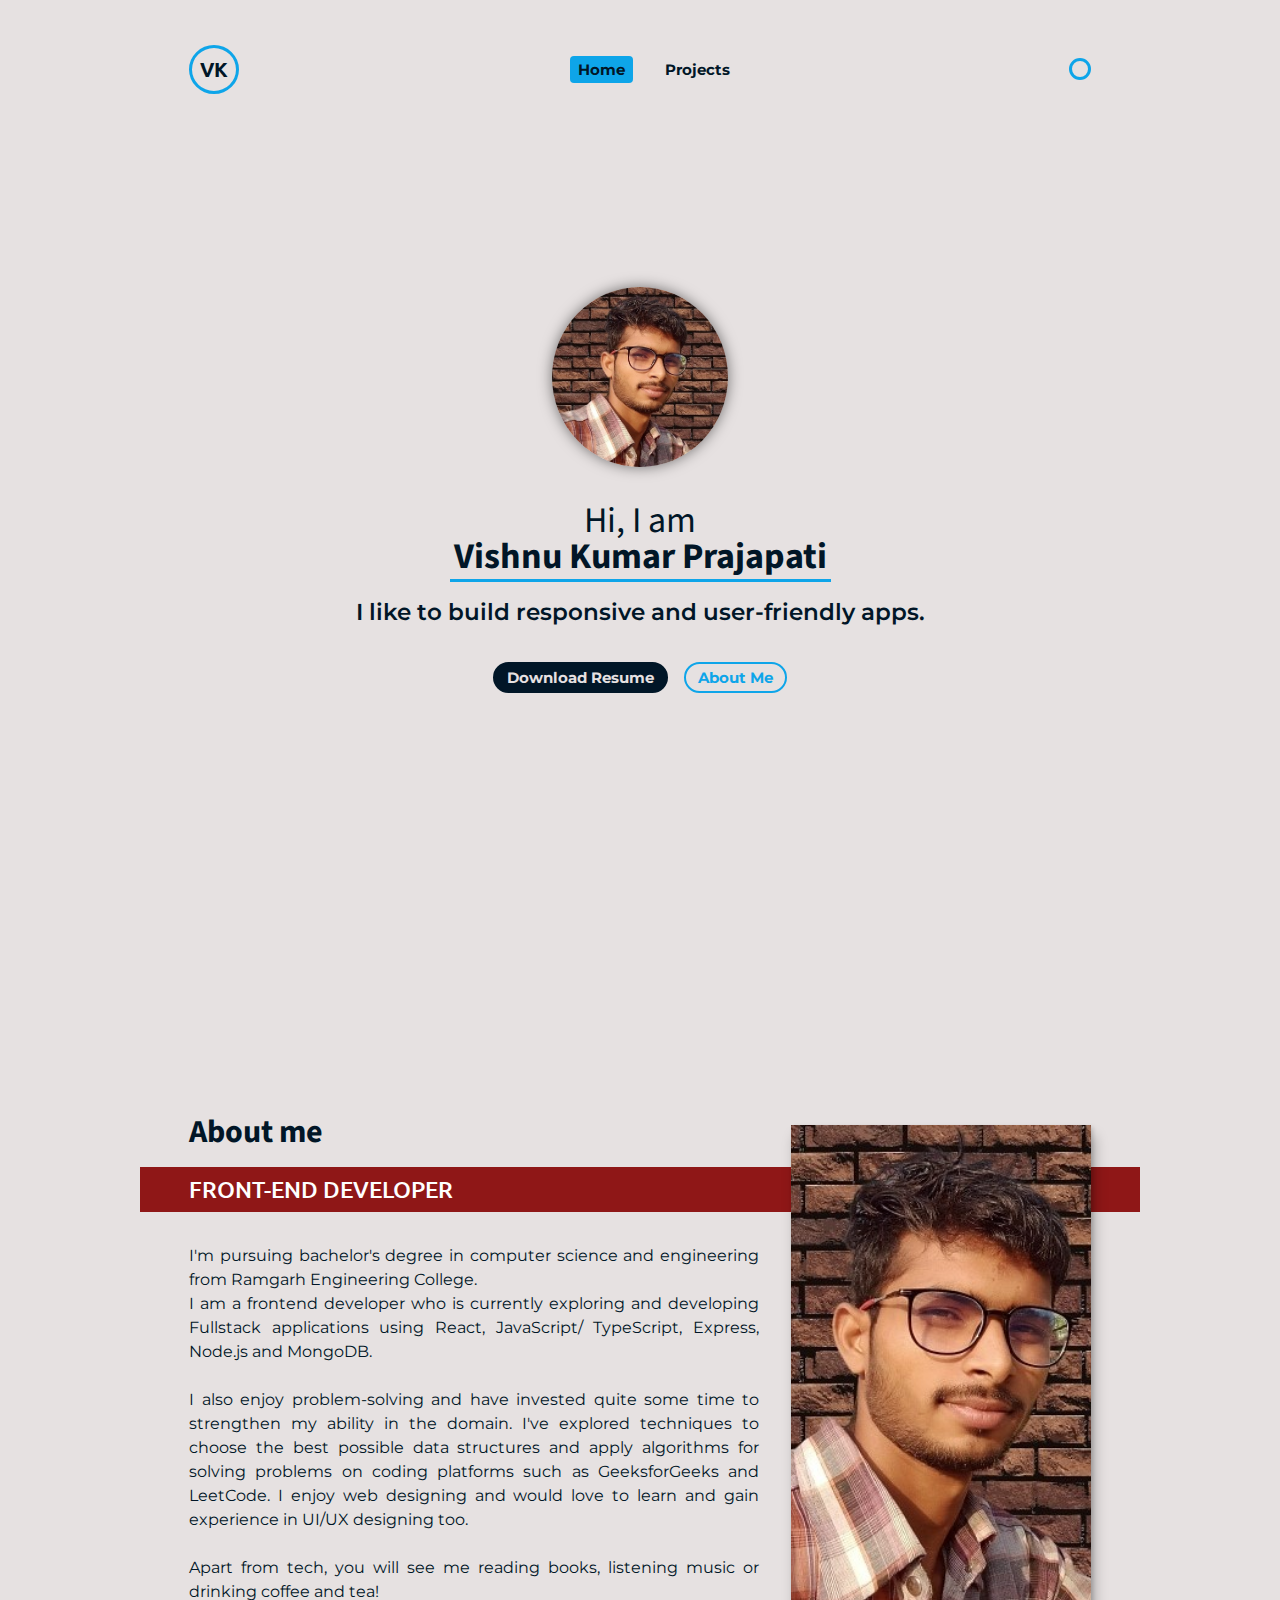
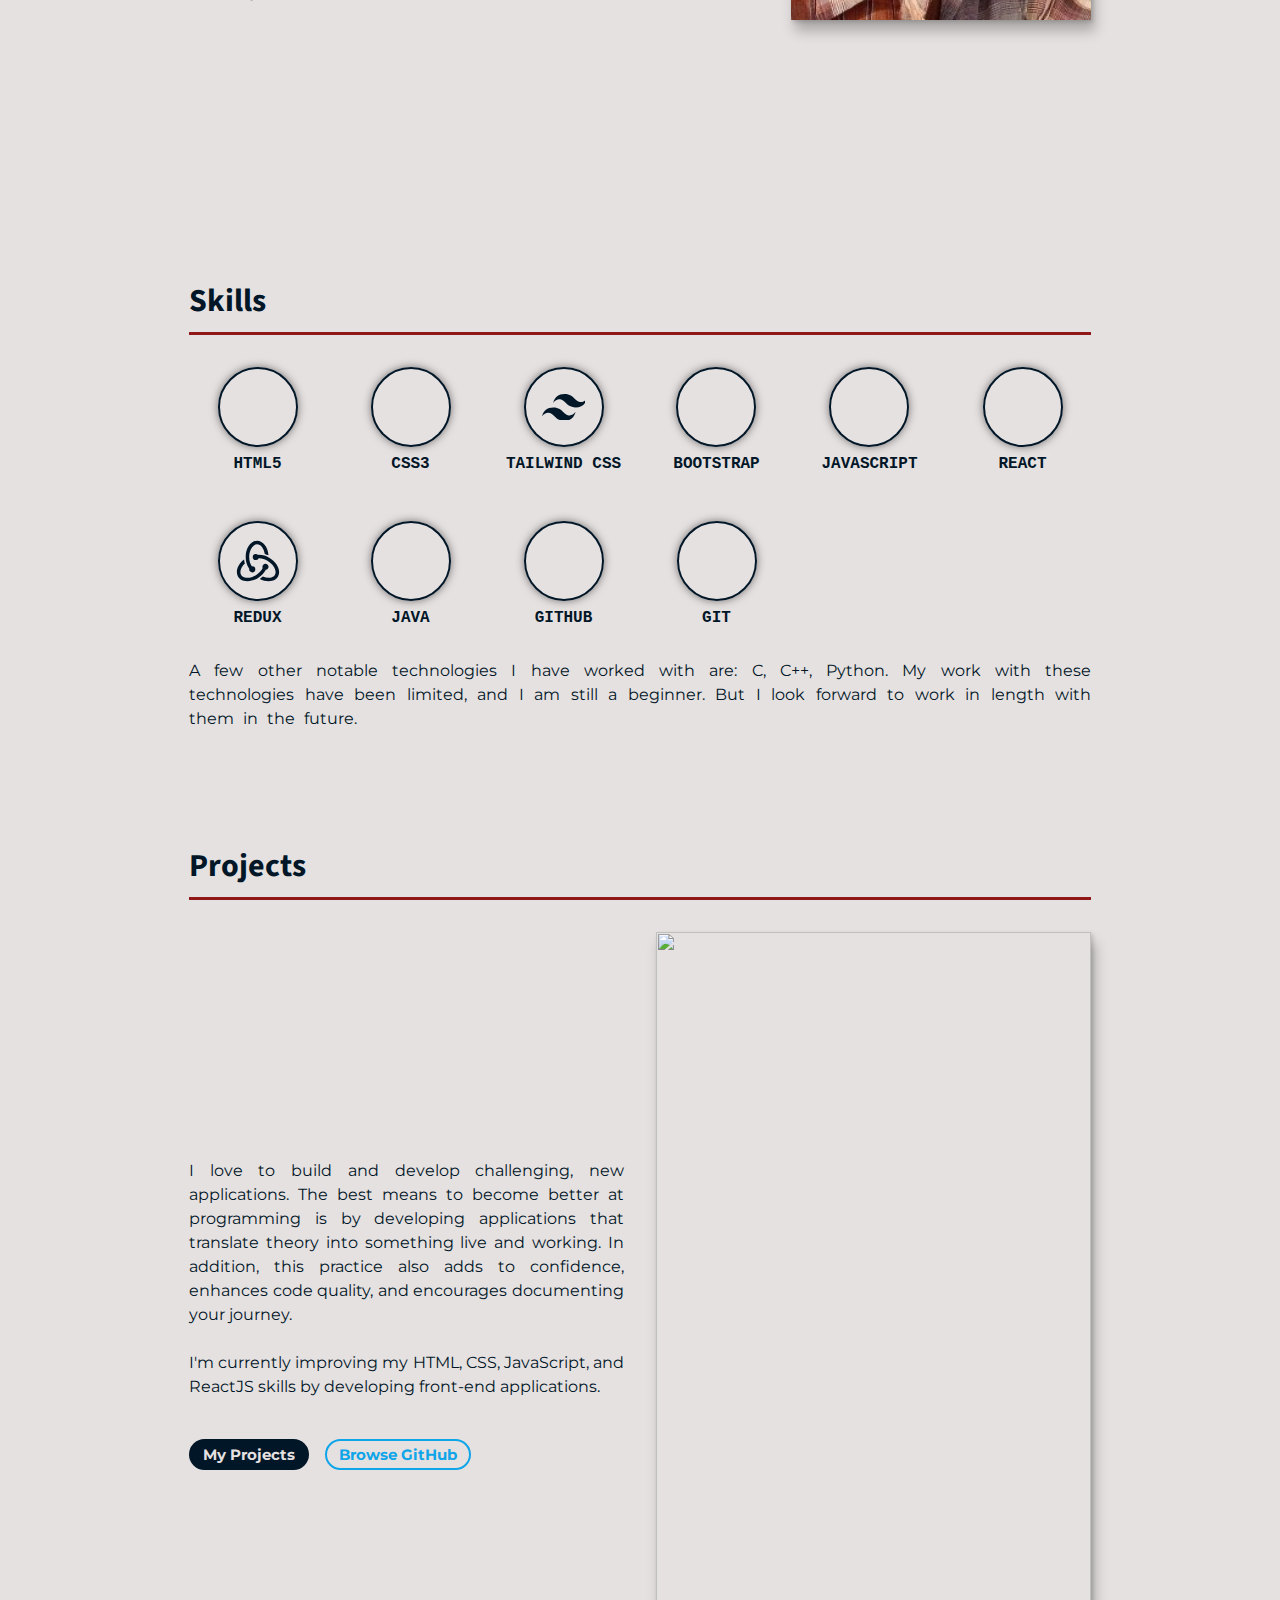
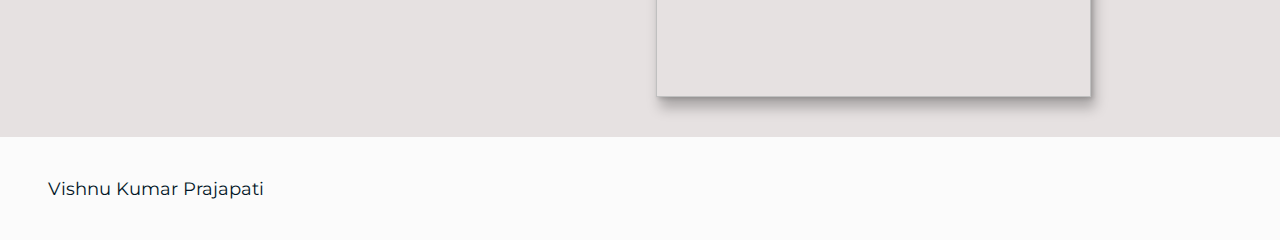
==== commit e0d17678: "Update index.html" ====
--- a/index.html
+++ b/index.html
@@ -105,7 +105,7 @@
 						experience in UI/UX designing too.
 						<br /><br />
 						Apart from tech, you will see me reading books,
-						singing, or drinking coffee and tea!
+						listening music or drinking coffee and tea!
 					</p>
 				</article>
 			</section>
@@ -262,4 +262,4 @@
 	<script src="./script.js"></script>
 </body>
 
-</html>+</html>
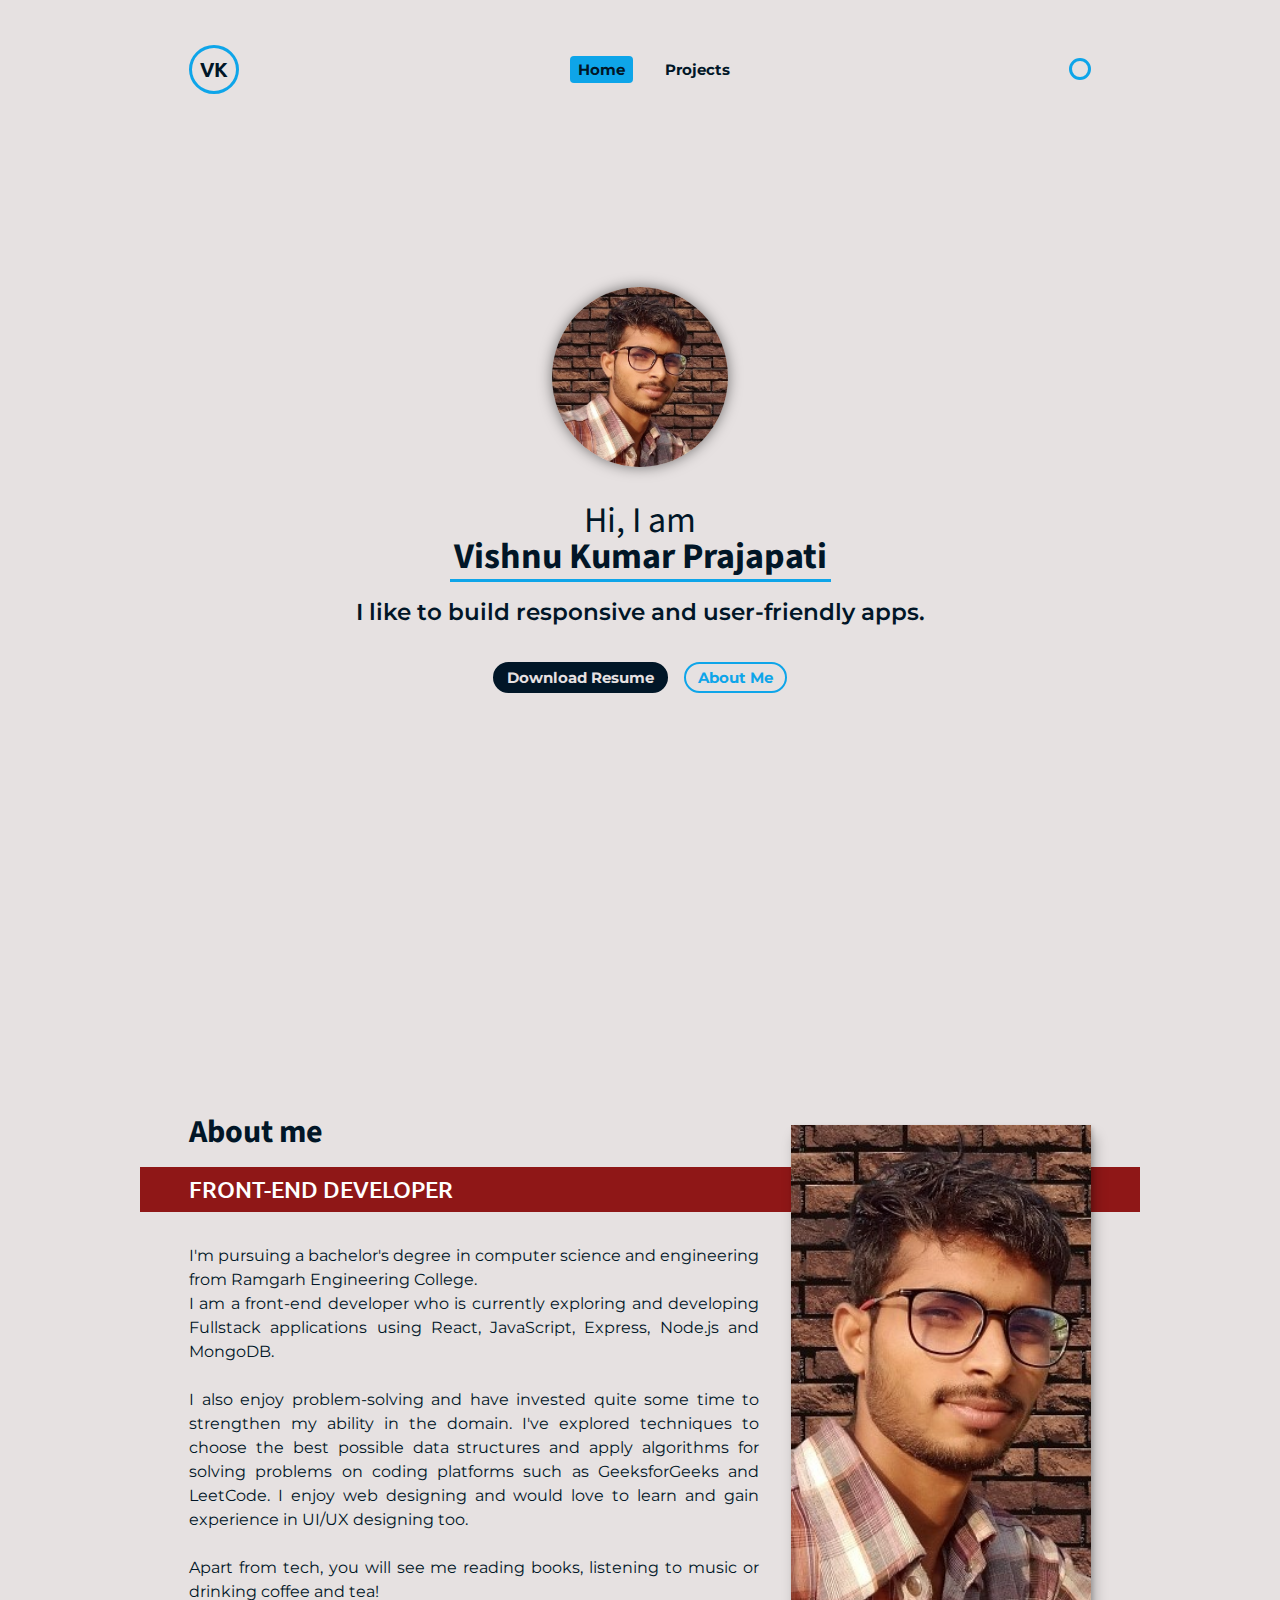
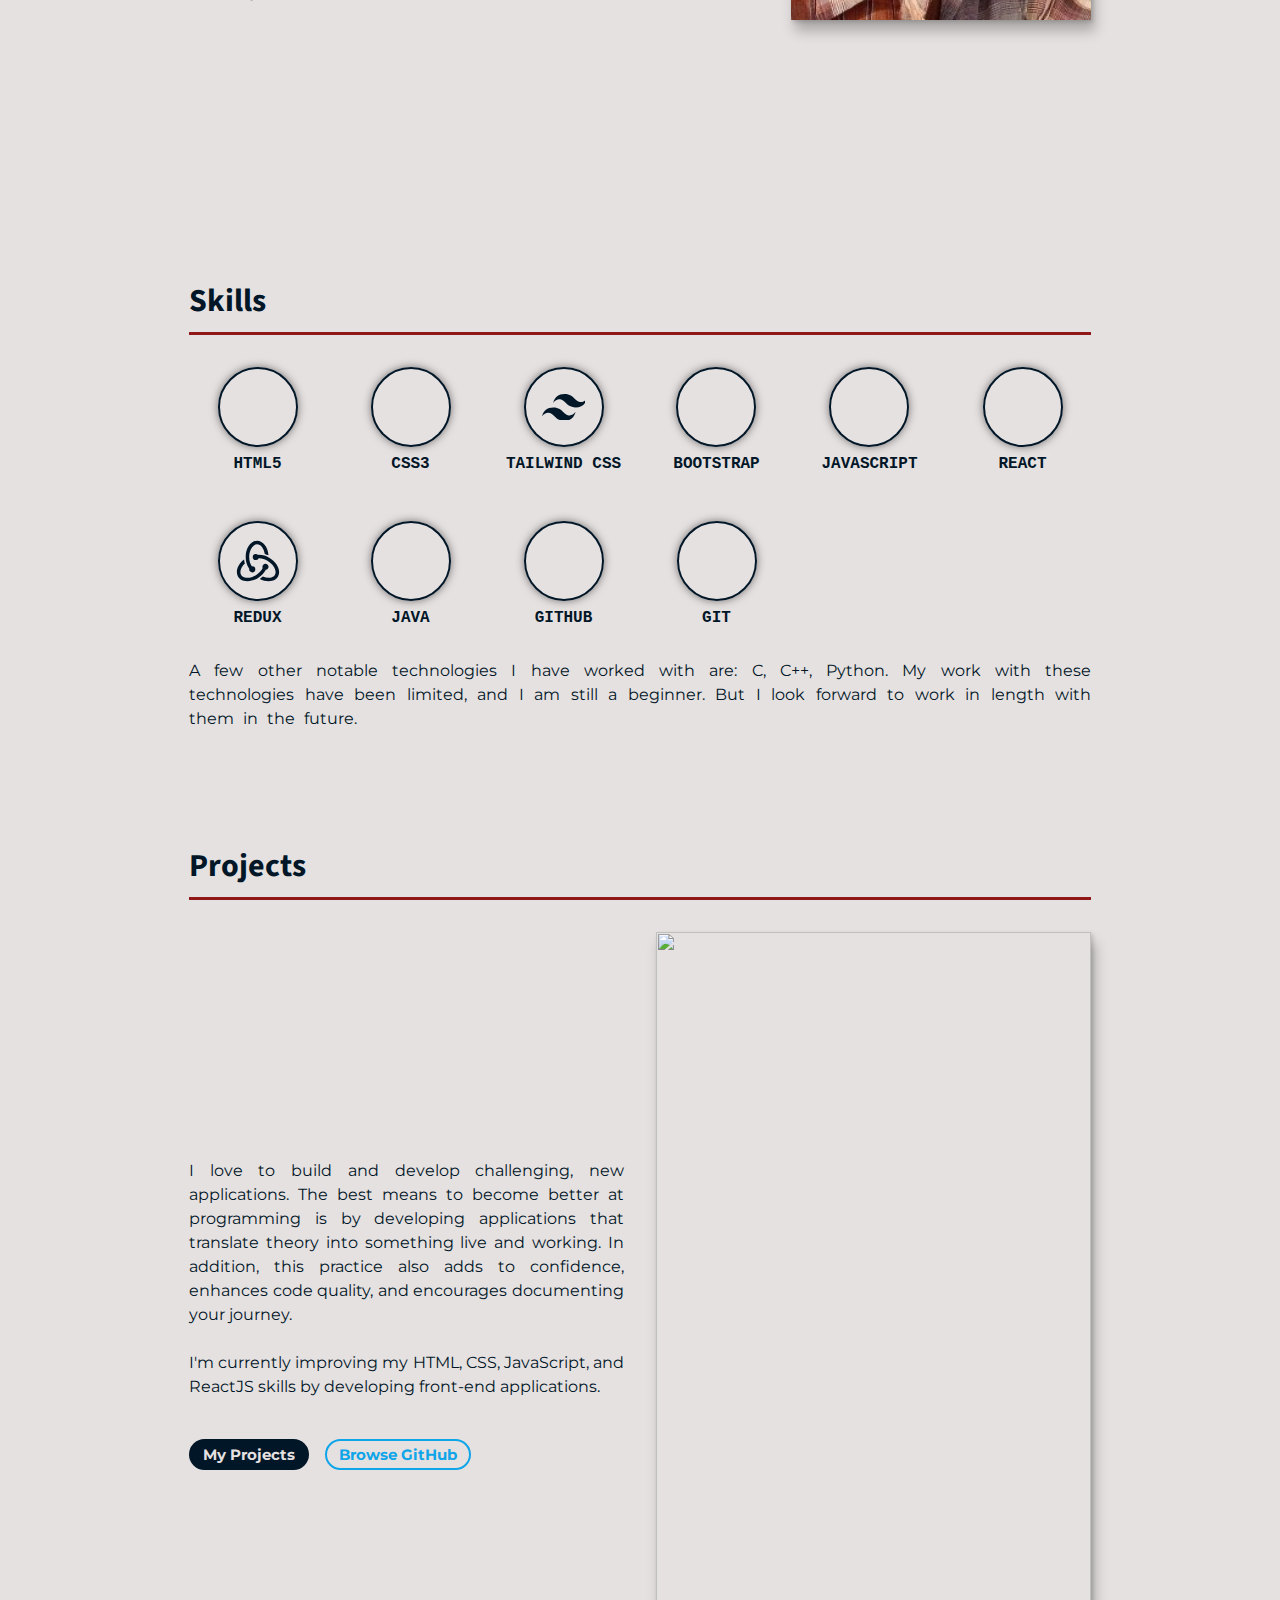
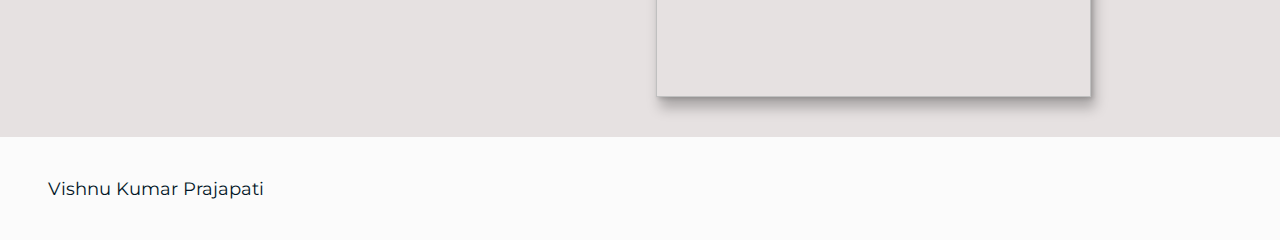
==== commit 1af22f19: "Update index.html" ====
--- a/index.html
+++ b/index.html
@@ -88,11 +88,11 @@
 					</p>
 					<img src="asset/images/vishnu.jpg" alt="Picture of Vishnu smiling" class="section-image" />
 					<p class="section-text">
-						I'm pursuing bachelor's degree in computer science and engineering from Ramgarh Engineering
+						I'm pursuing a bachelor's degree in computer science and engineering from Ramgarh Engineering
 						College.<br />
-						I am a frontend developer who is currently exploring
+						I am a front-end developer who is currently exploring
 						and developing Fullstack applications using React,
-						JavaScript/ TypeScript, Express, Node.js and
+						JavaScript, Express, Node.js and
 						MongoDB.
 						<br /><br />
 
@@ -104,8 +104,7 @@
 						enjoy web designing and would love to learn and gain
 						experience in UI/UX designing too.
 						<br /><br />
-						Apart from tech, you will see me reading books,
-						listening music or drinking coffee and tea!
+						Apart from tech, you will see me reading books, listening to music or drinking coffee and tea!
 					</p>
 				</article>
 			</section>
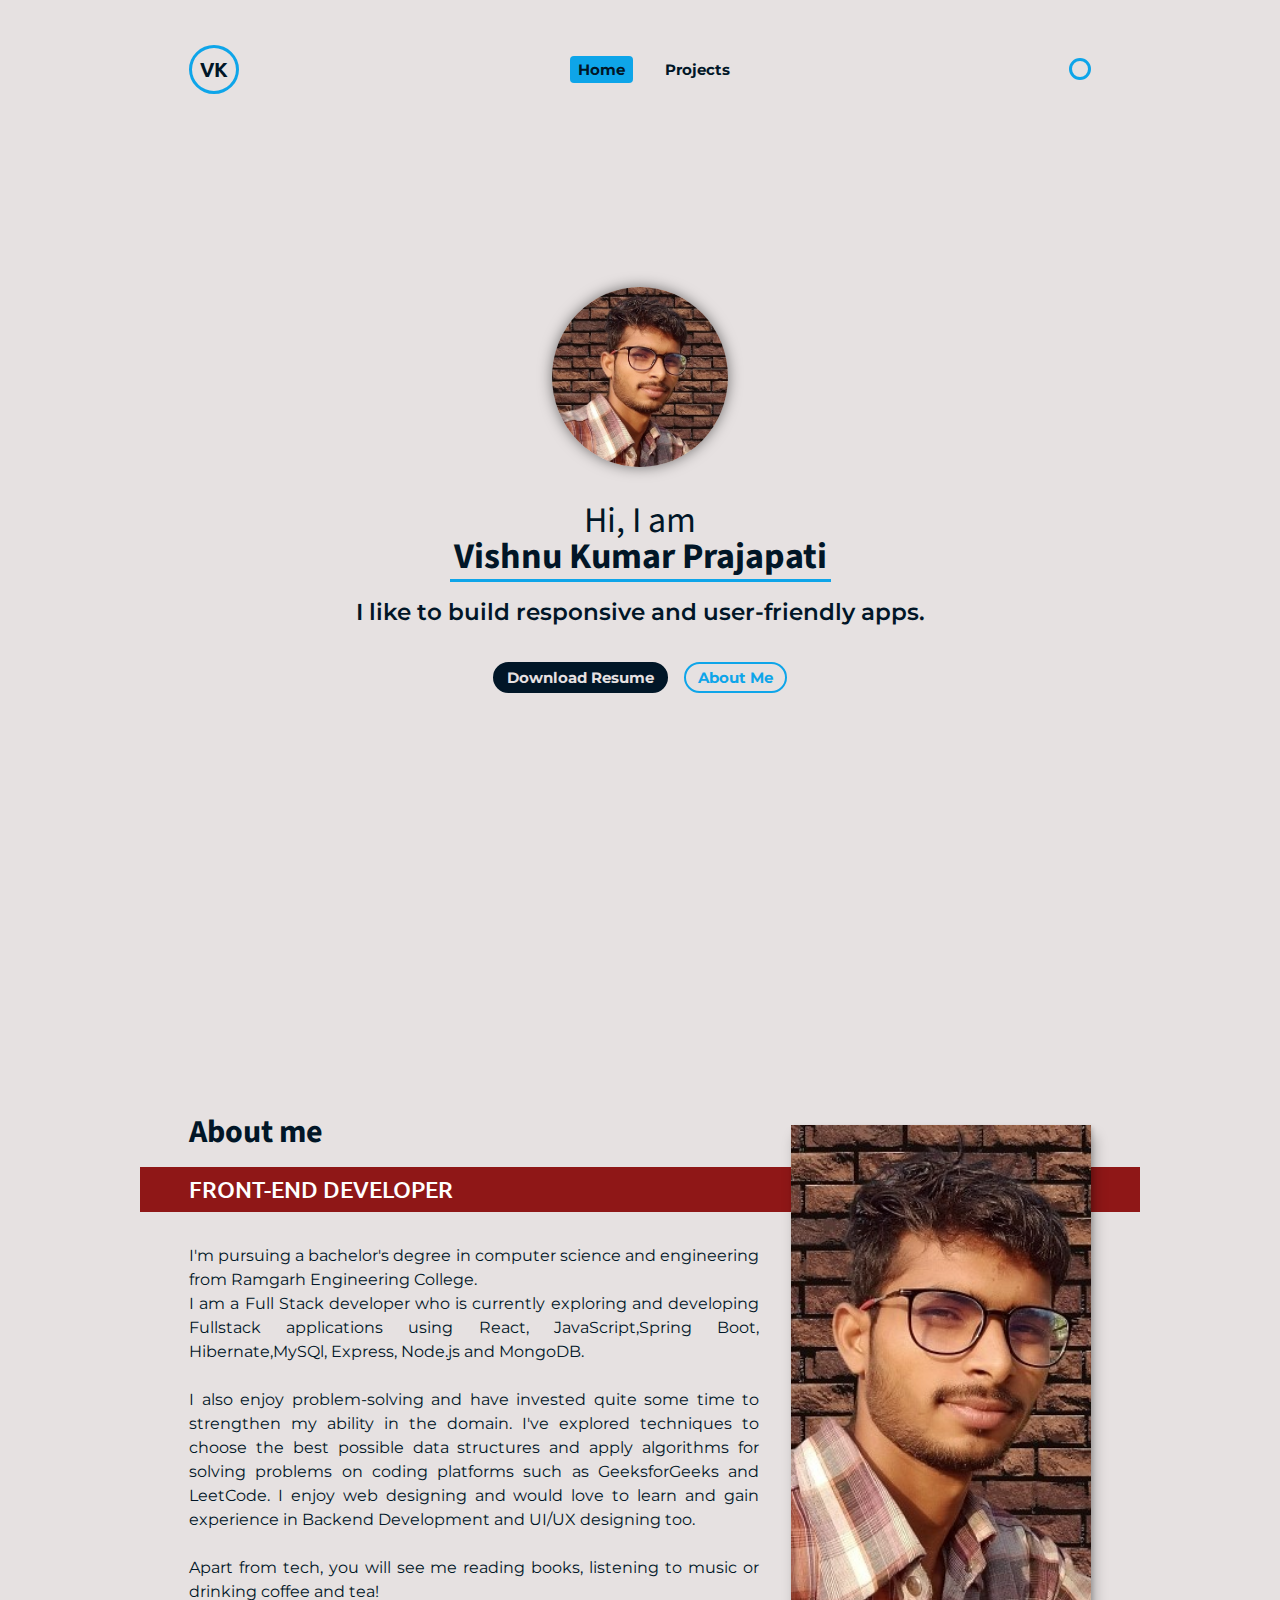
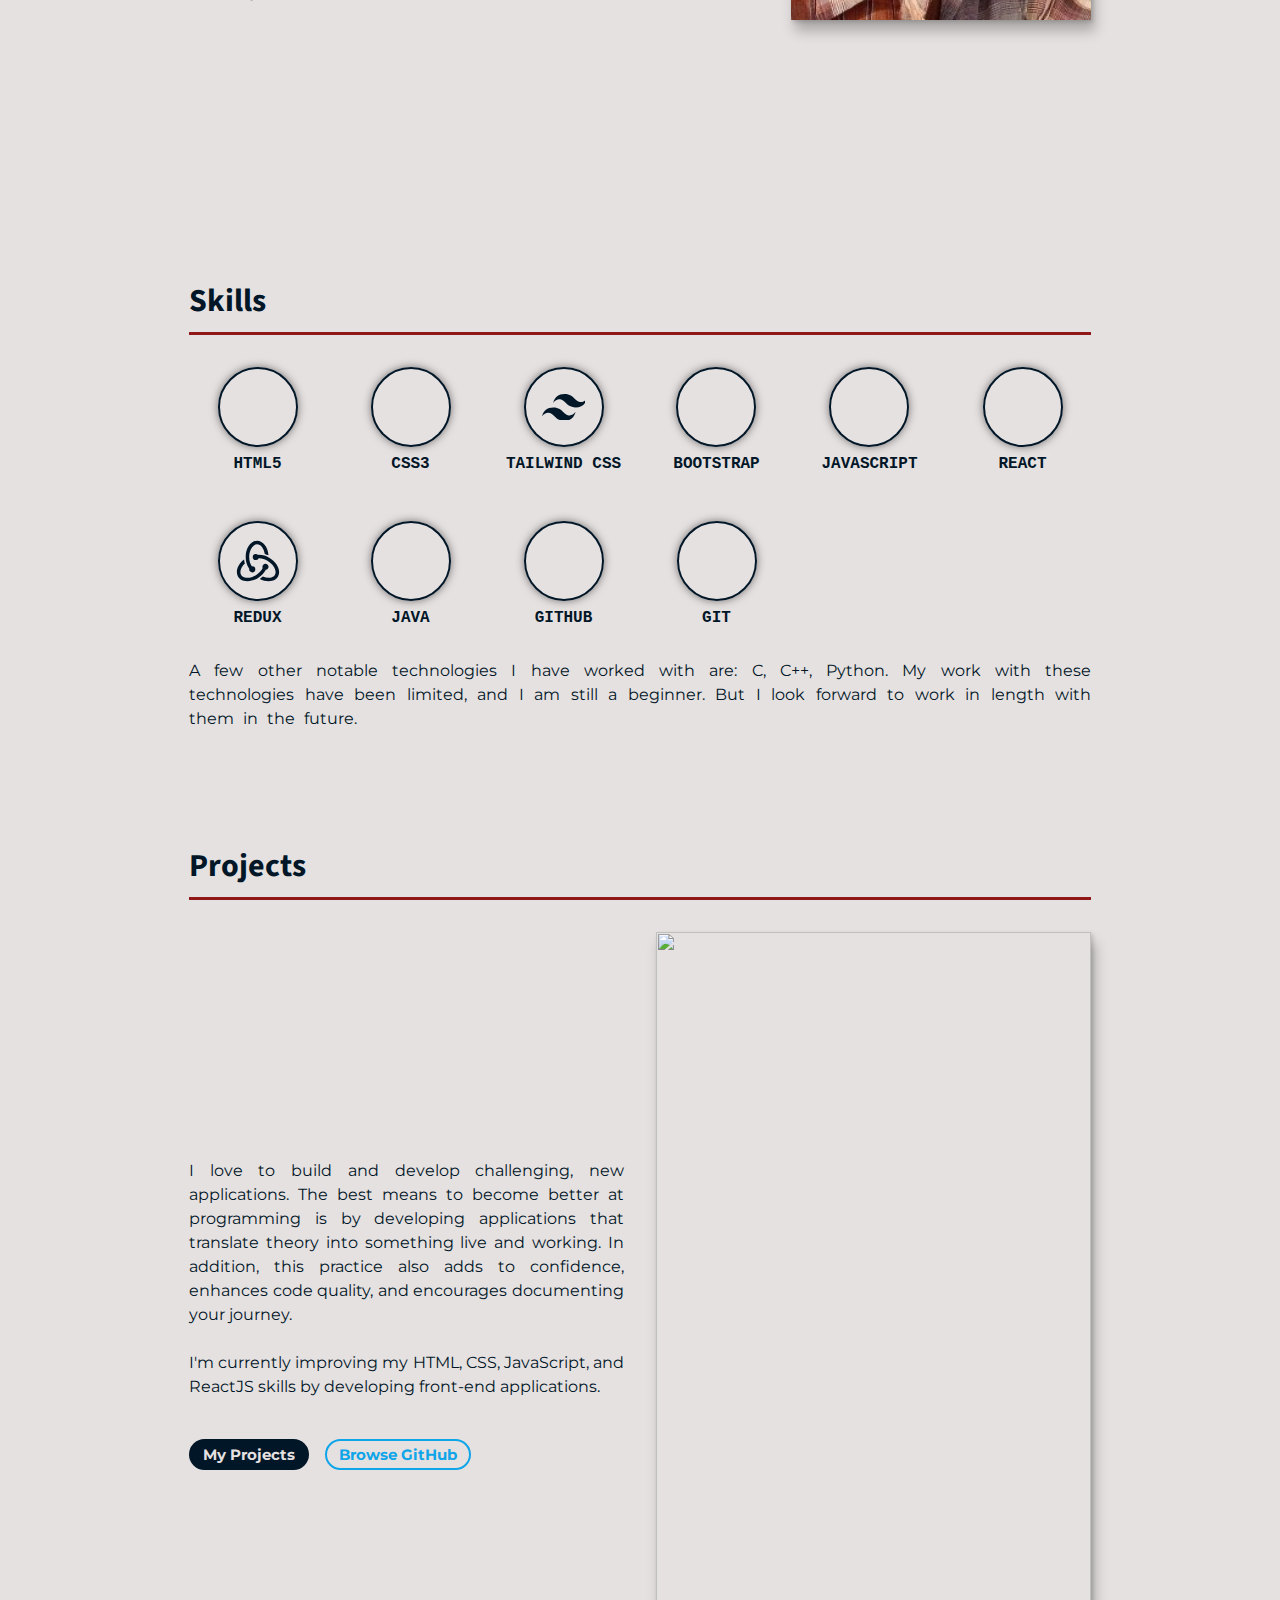
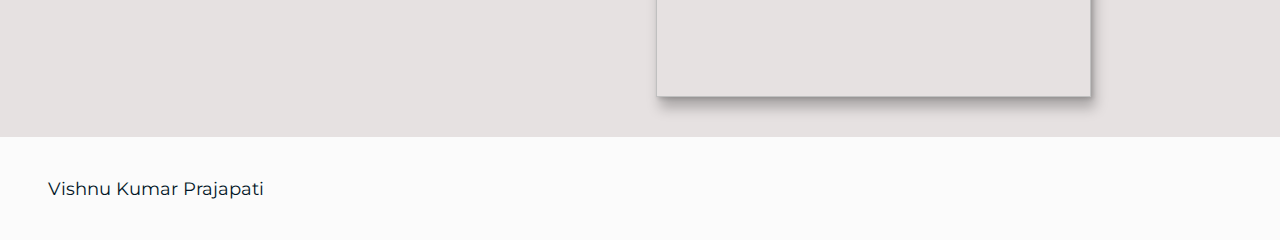
==== commit 95275683: "Update index.html" ====
--- a/index.html
+++ b/index.html
@@ -90,9 +90,9 @@
 					<p class="section-text">
 						I'm pursuing a bachelor's degree in computer science and engineering from Ramgarh Engineering
 						College.<br />
-						I am a front-end developer who is currently exploring
+						I am a Full Stack developer who is currently exploring
 						and developing Fullstack applications using React,
-						JavaScript, Express, Node.js and
+						JavaScript,Spring Boot, Hibernate,MySQl, Express, Node.js and
 						MongoDB.
 						<br /><br />
 
@@ -102,7 +102,7 @@
 						data structures and apply algorithms for solving
 						problems on coding platforms such as GeeksforGeeks and LeetCode. I
 						enjoy web designing and would love to learn and gain
-						experience in UI/UX designing too.
+						experience in Backend Development and UI/UX designing too.
 						<br /><br />
 						Apart from tech, you will see me reading books, listening to music or drinking coffee and tea!
 					</p>
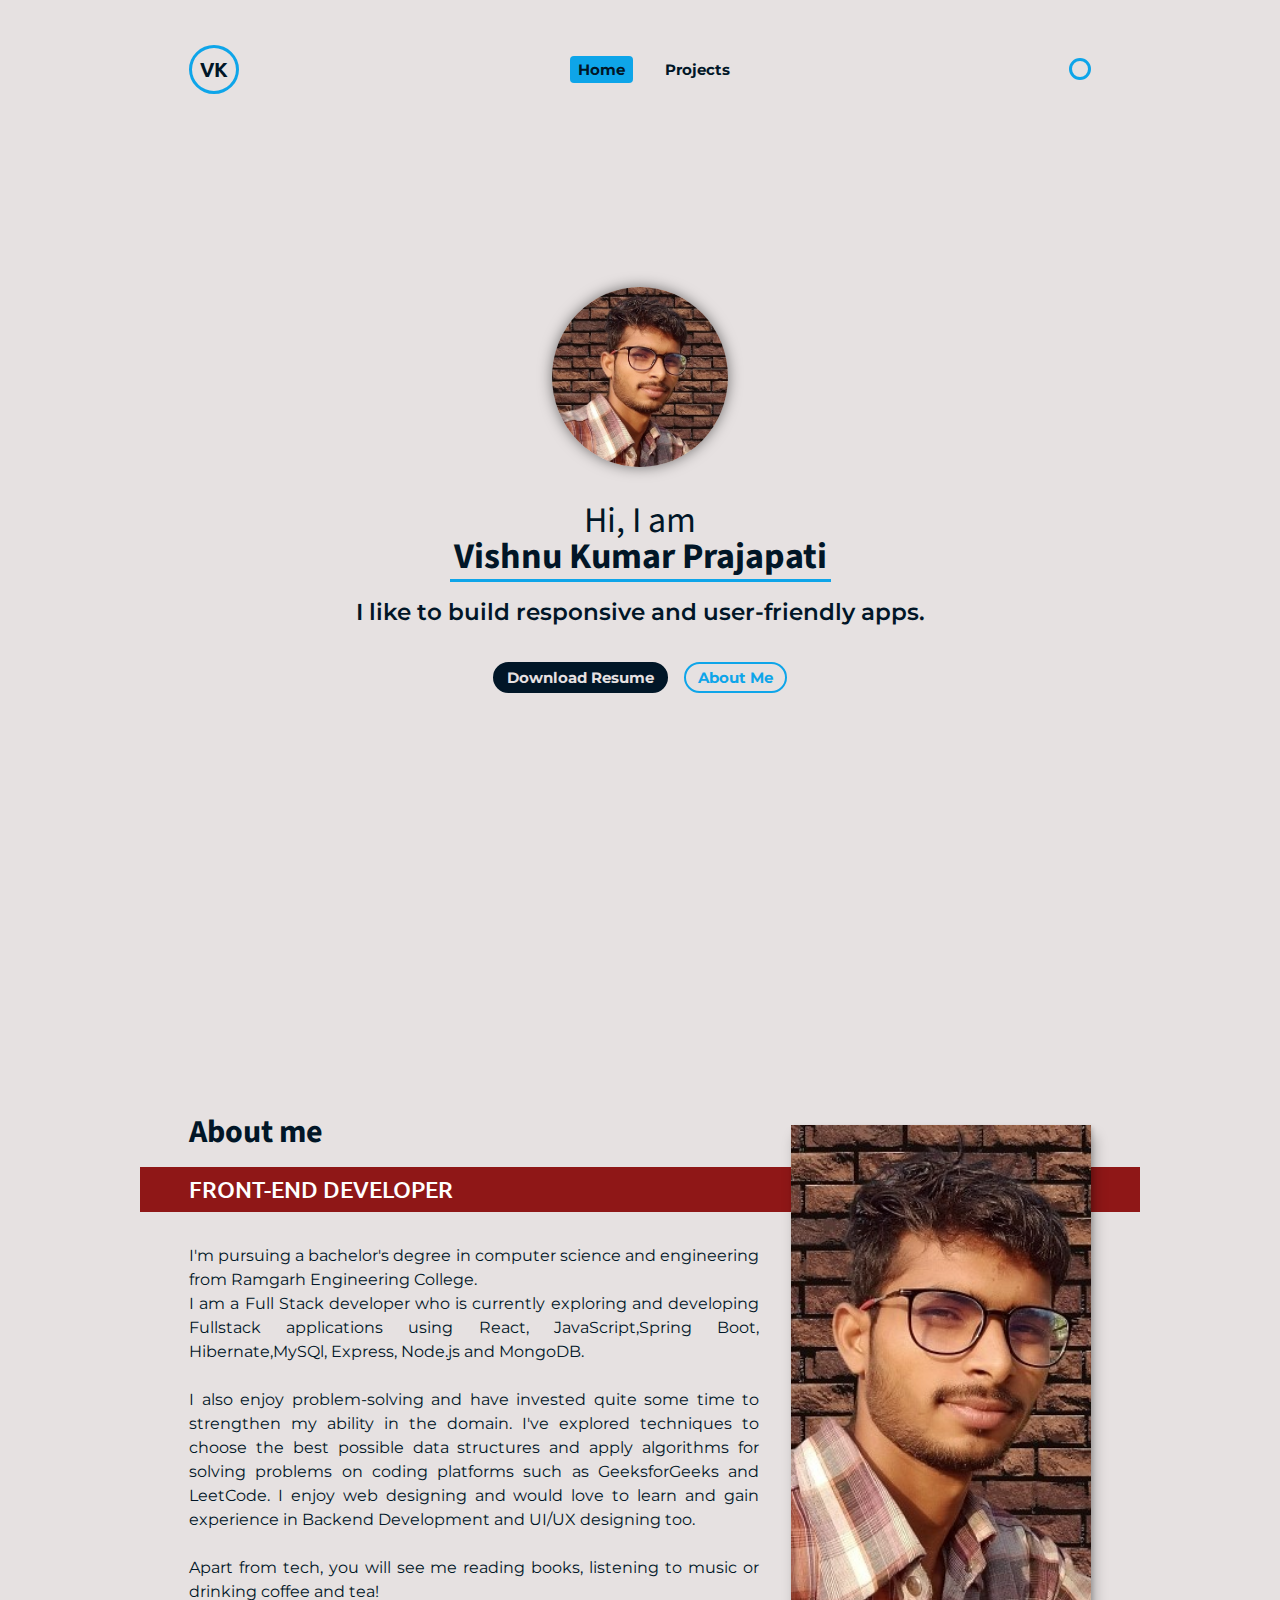
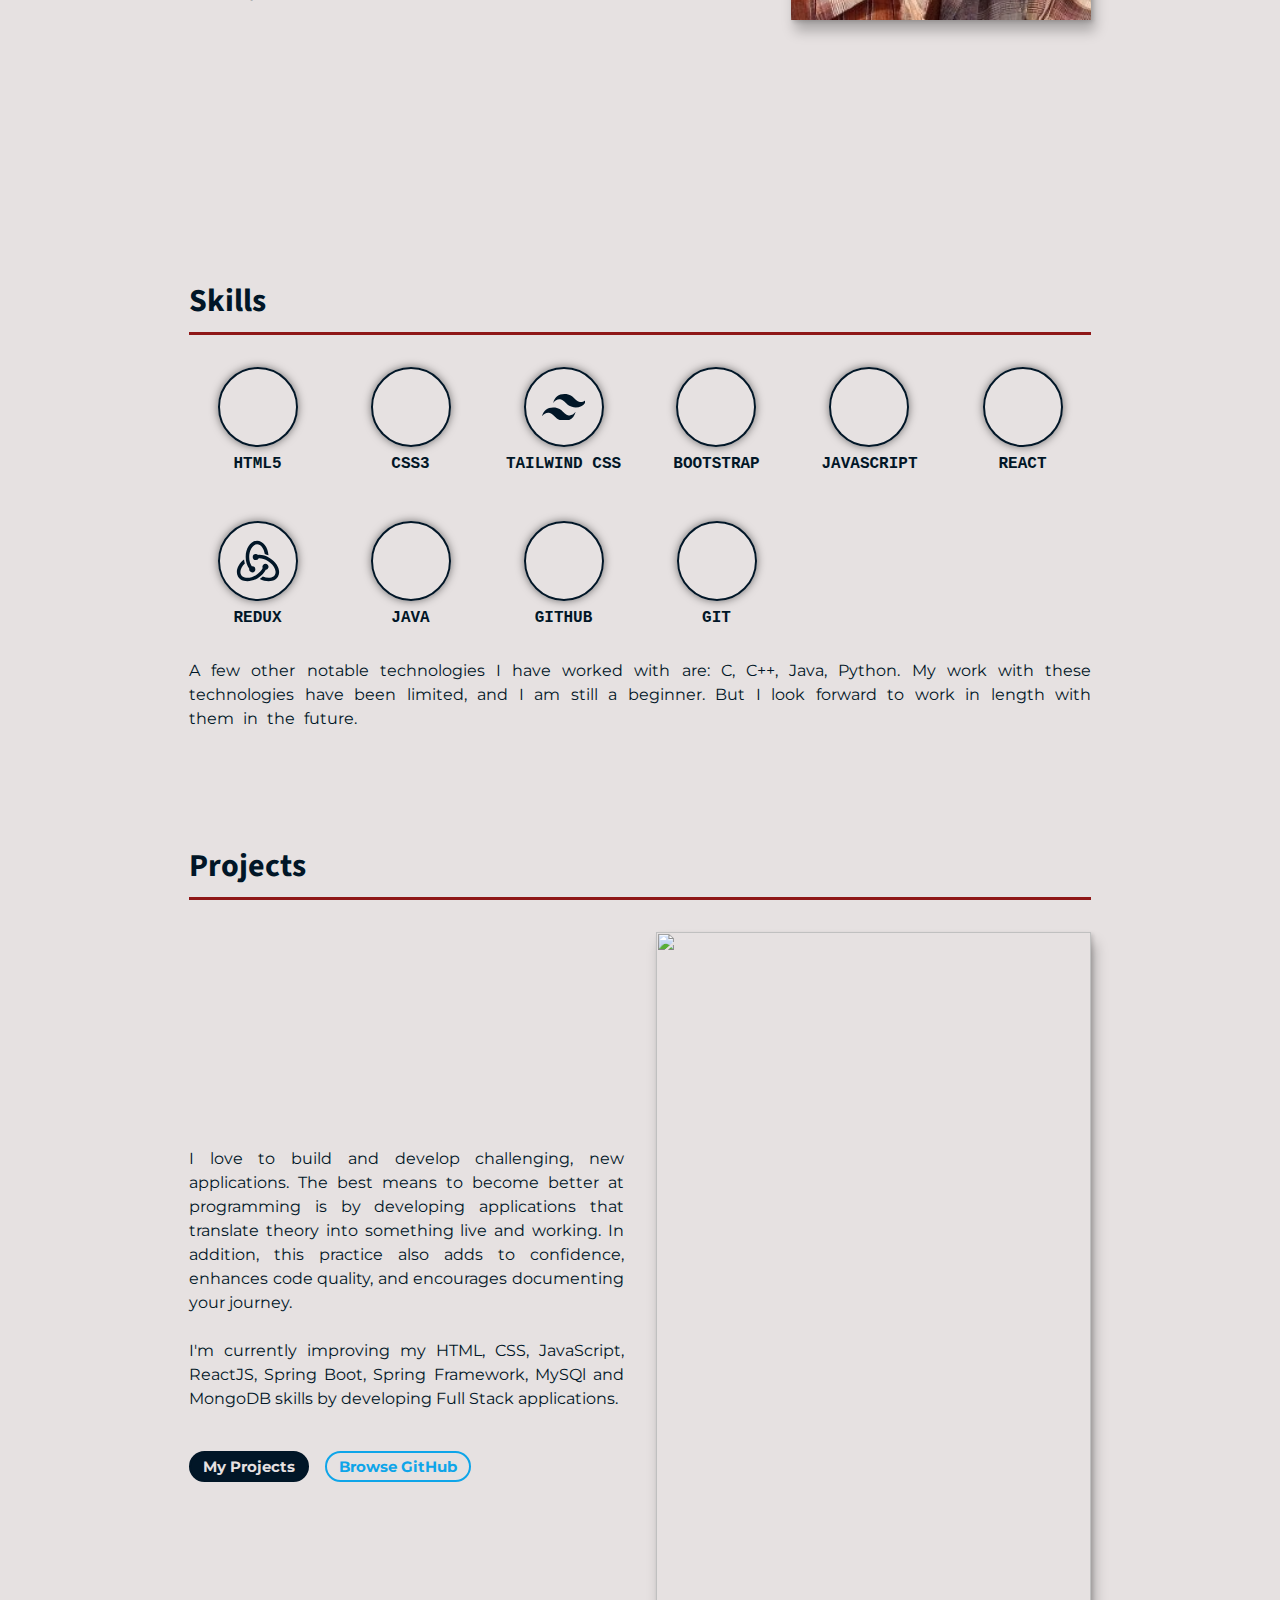
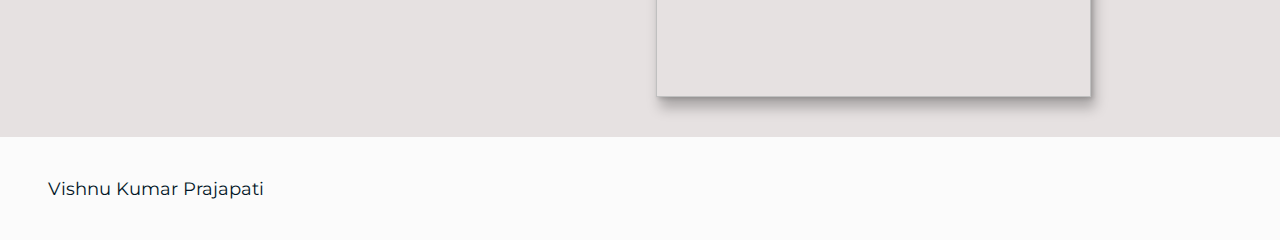
==== commit 95ffd3c3: "Update index.html" ====
--- a/index.html
+++ b/index.html
@@ -187,6 +187,7 @@
 					A few other notable technologies I have worked with are:
 					<span title="Systems, Applications & Products in Data Processing"></span><span>C</span>,
 					<span>C++</span>,
+					<span>Java</span>,
 					<span>Python</span>. My work with these technologies
 					have been limited, and I am still a beginner. But I look
 					forward to work in length with them in the future.
@@ -211,8 +212,8 @@
 							encourages documenting your journey.
 							<br /><br />
 							I'm currently improving my HTML, CSS,
-							JavaScript, and ReactJS skills by developing
-							front-end applications.
+							JavaScript, ReactJS, Spring Boot, Spring Framework, MySQl and MongoDB skills by developing
+							Full Stack applications.
 						</p>
 						<div class="buttons-container flex-container justify-center align-start project-buttons">
 							<a href="./projects/" class="btn btn-primary">My Projects</a>
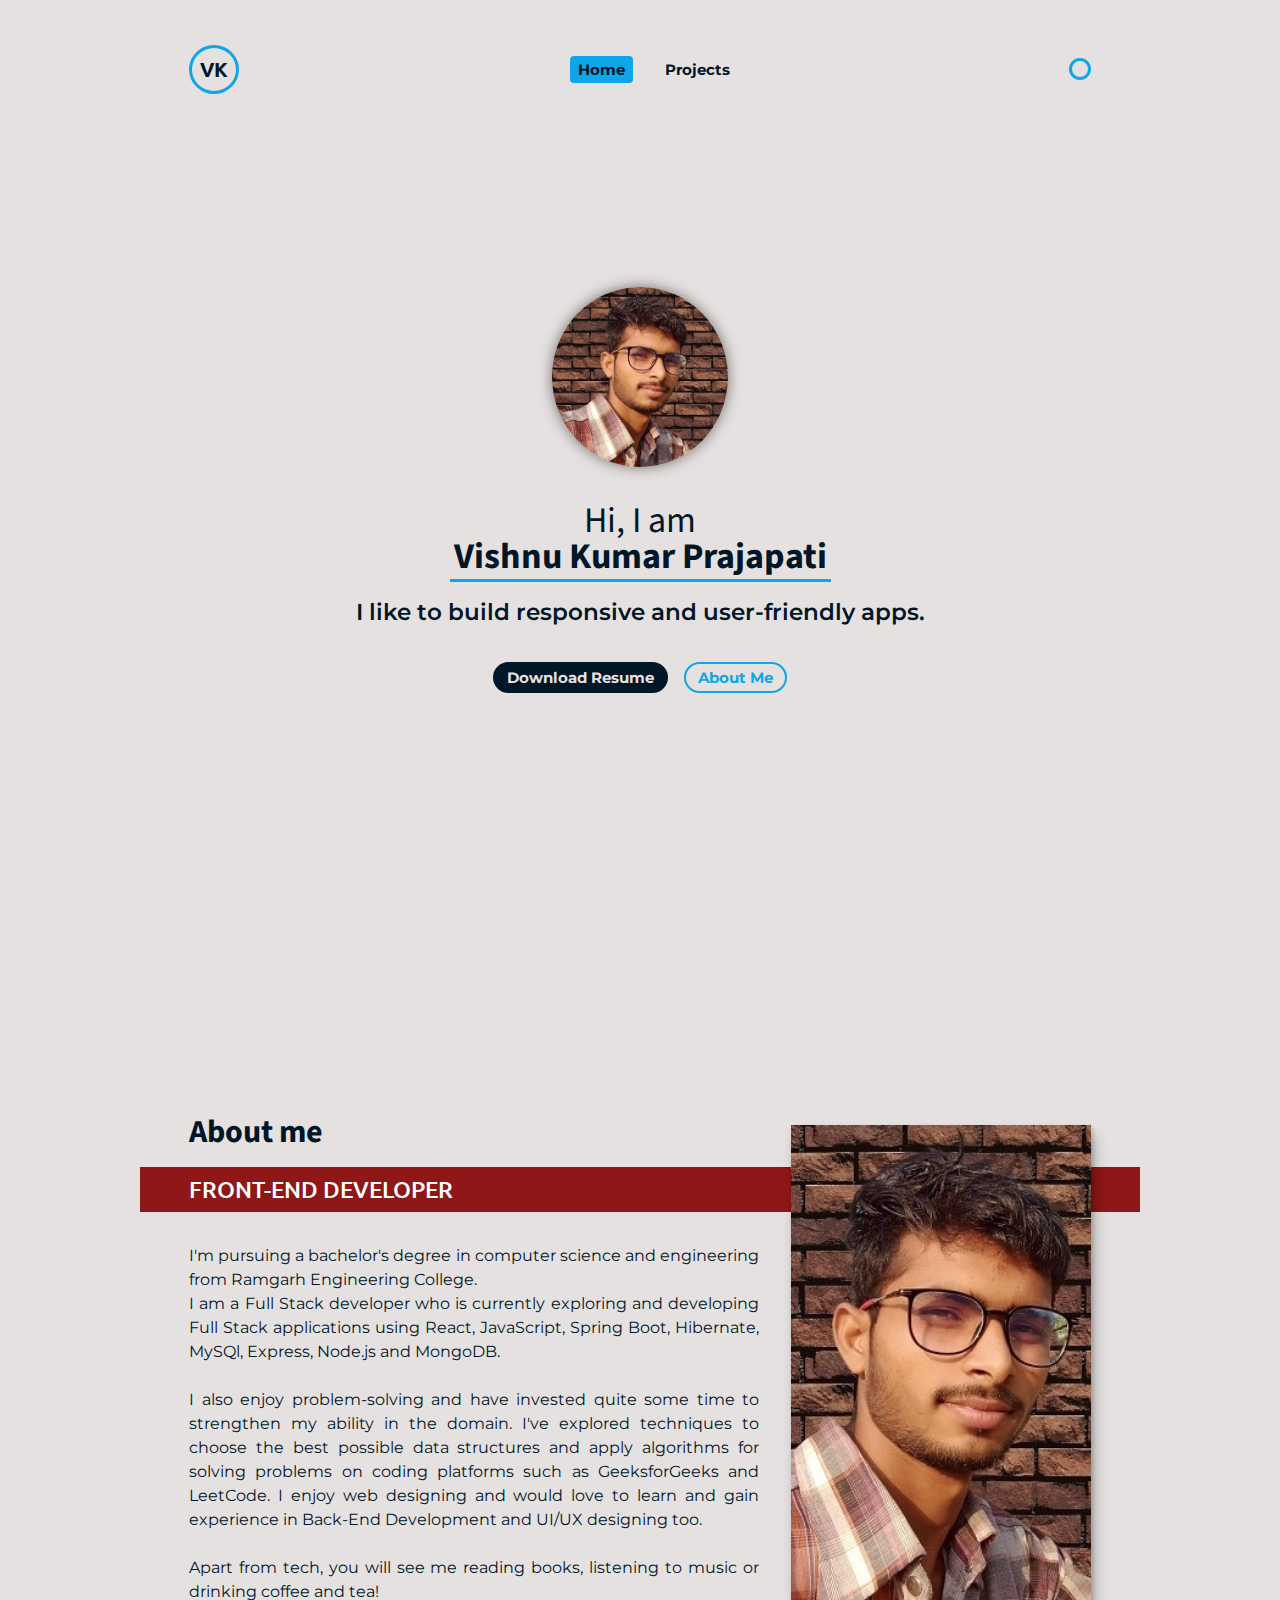
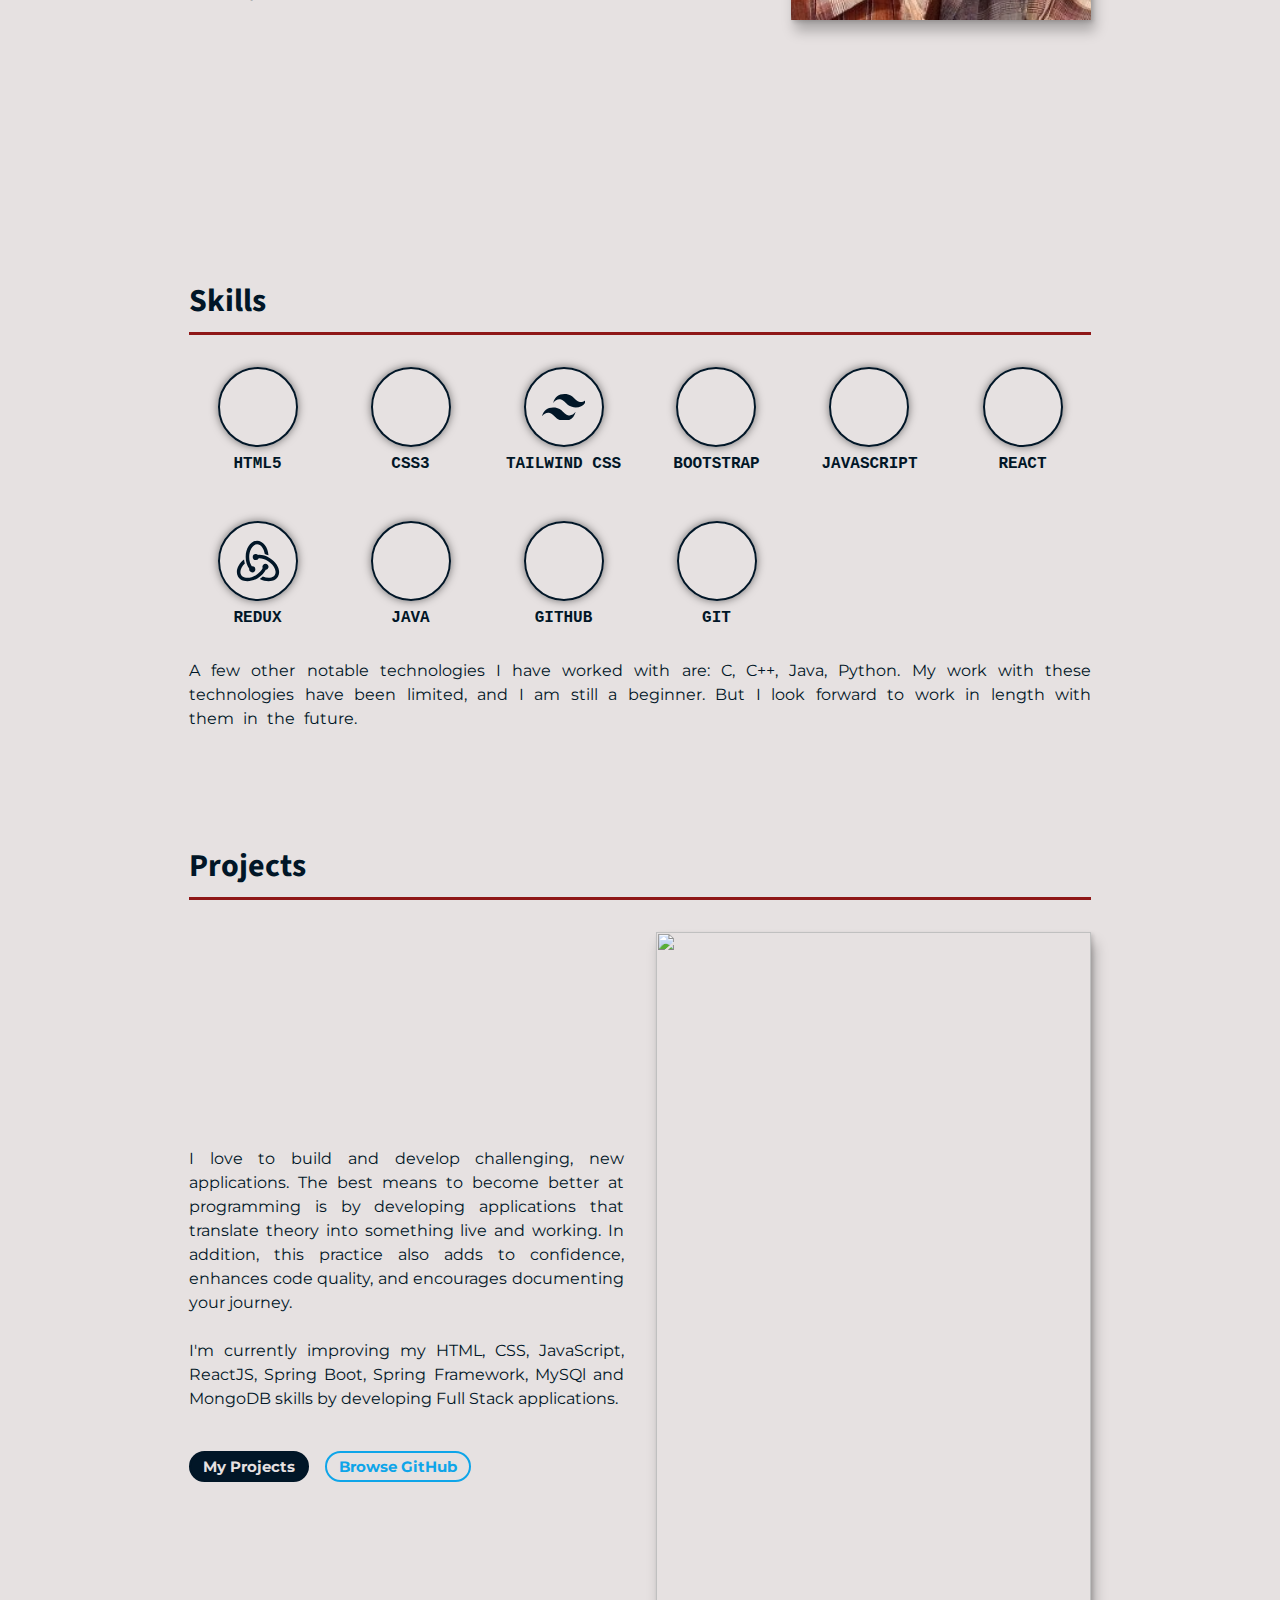
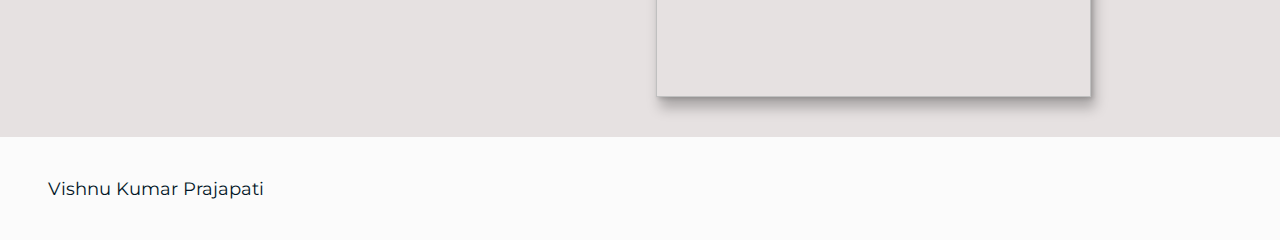
==== commit e5dc9097: "Update index.html" ====
--- a/index.html
+++ b/index.html
@@ -91,9 +91,8 @@
 						I'm pursuing a bachelor's degree in computer science and engineering from Ramgarh Engineering
 						College.<br />
 						I am a Full Stack developer who is currently exploring
-						and developing Fullstack applications using React,
-						JavaScript,Spring Boot, Hibernate,MySQl, Express, Node.js and
-						MongoDB.
+						and developing Full Stack applications using React,
+						JavaScript, Spring Boot, Hibernate, MySQl, Express, Node.js and MongoDB.
 						<br /><br />
 
 						I also enjoy problem-solving and have invested quite
@@ -102,7 +101,7 @@
 						data structures and apply algorithms for solving
 						problems on coding platforms such as GeeksforGeeks and LeetCode. I
 						enjoy web designing and would love to learn and gain
-						experience in Backend Development and UI/UX designing too.
+						experience in Back-End Development and UI/UX designing too.
 						<br /><br />
 						Apart from tech, you will see me reading books, listening to music or drinking coffee and tea!
 					</p>
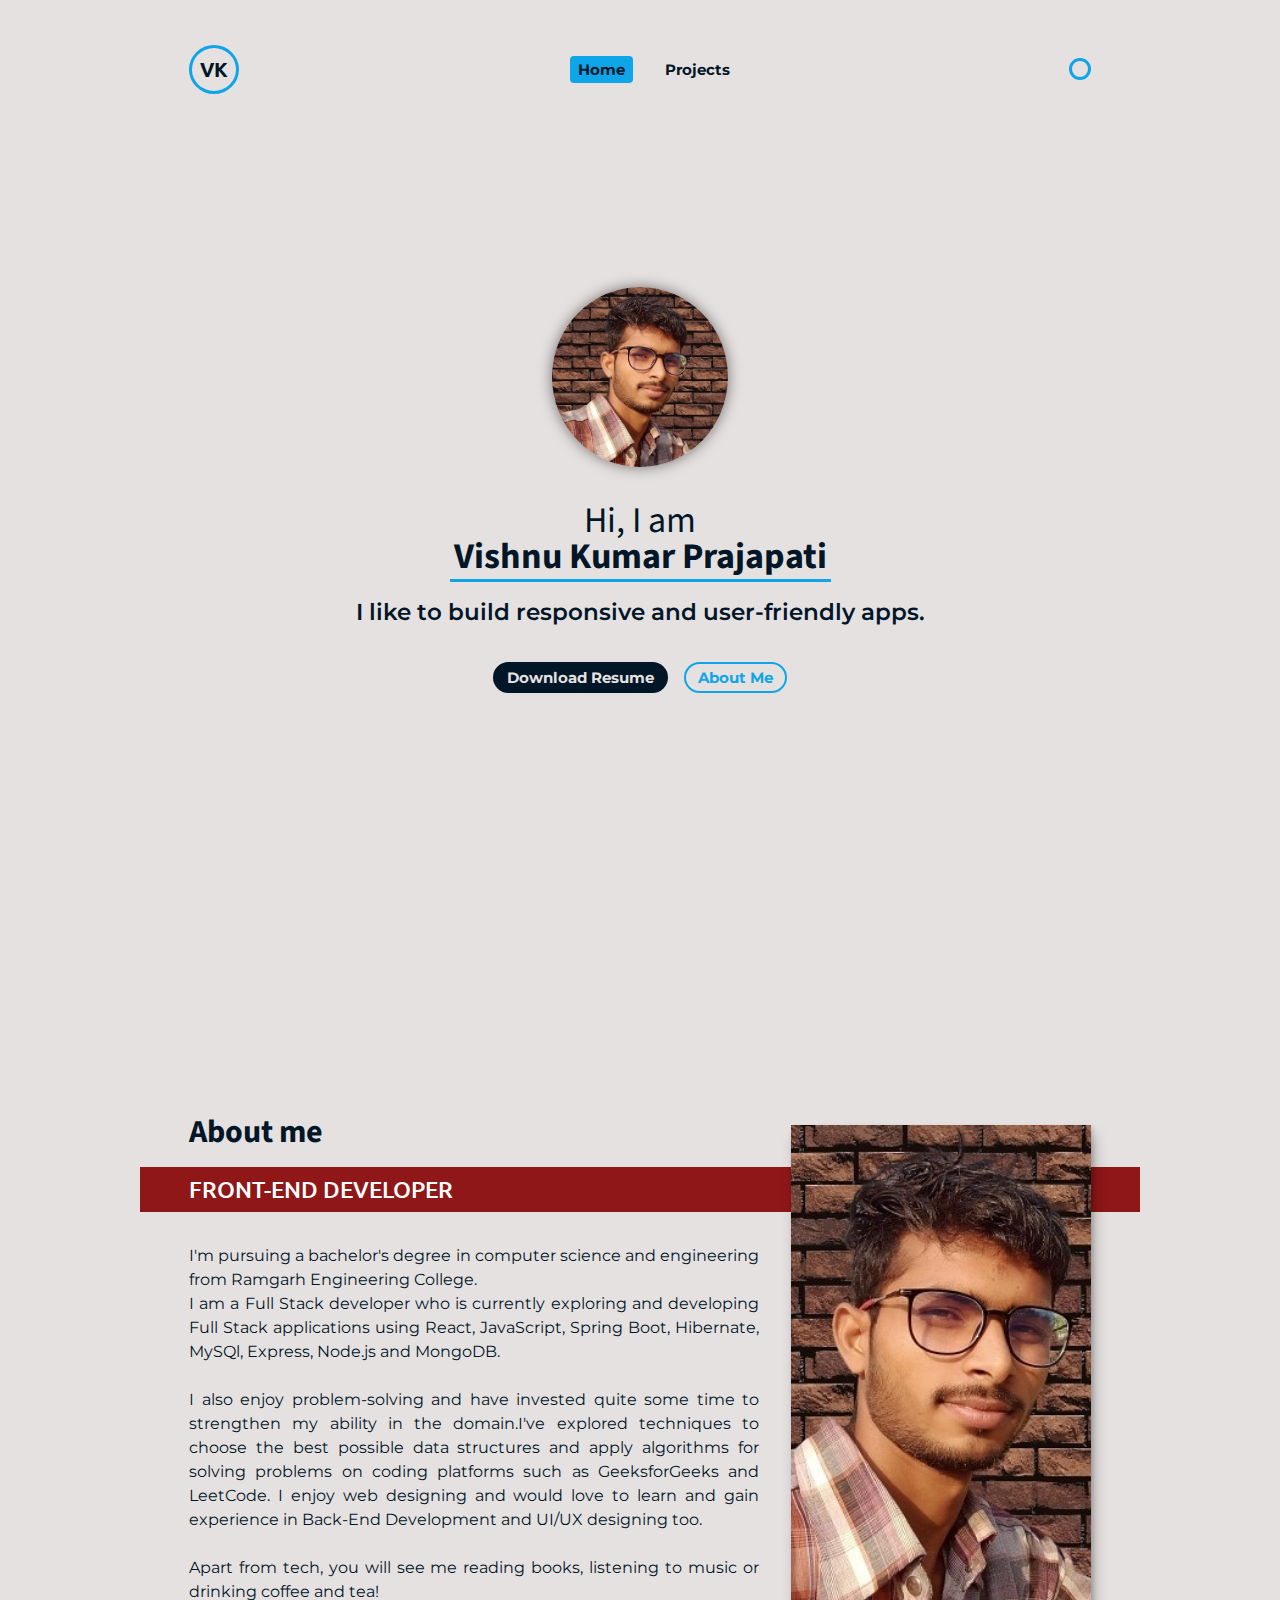
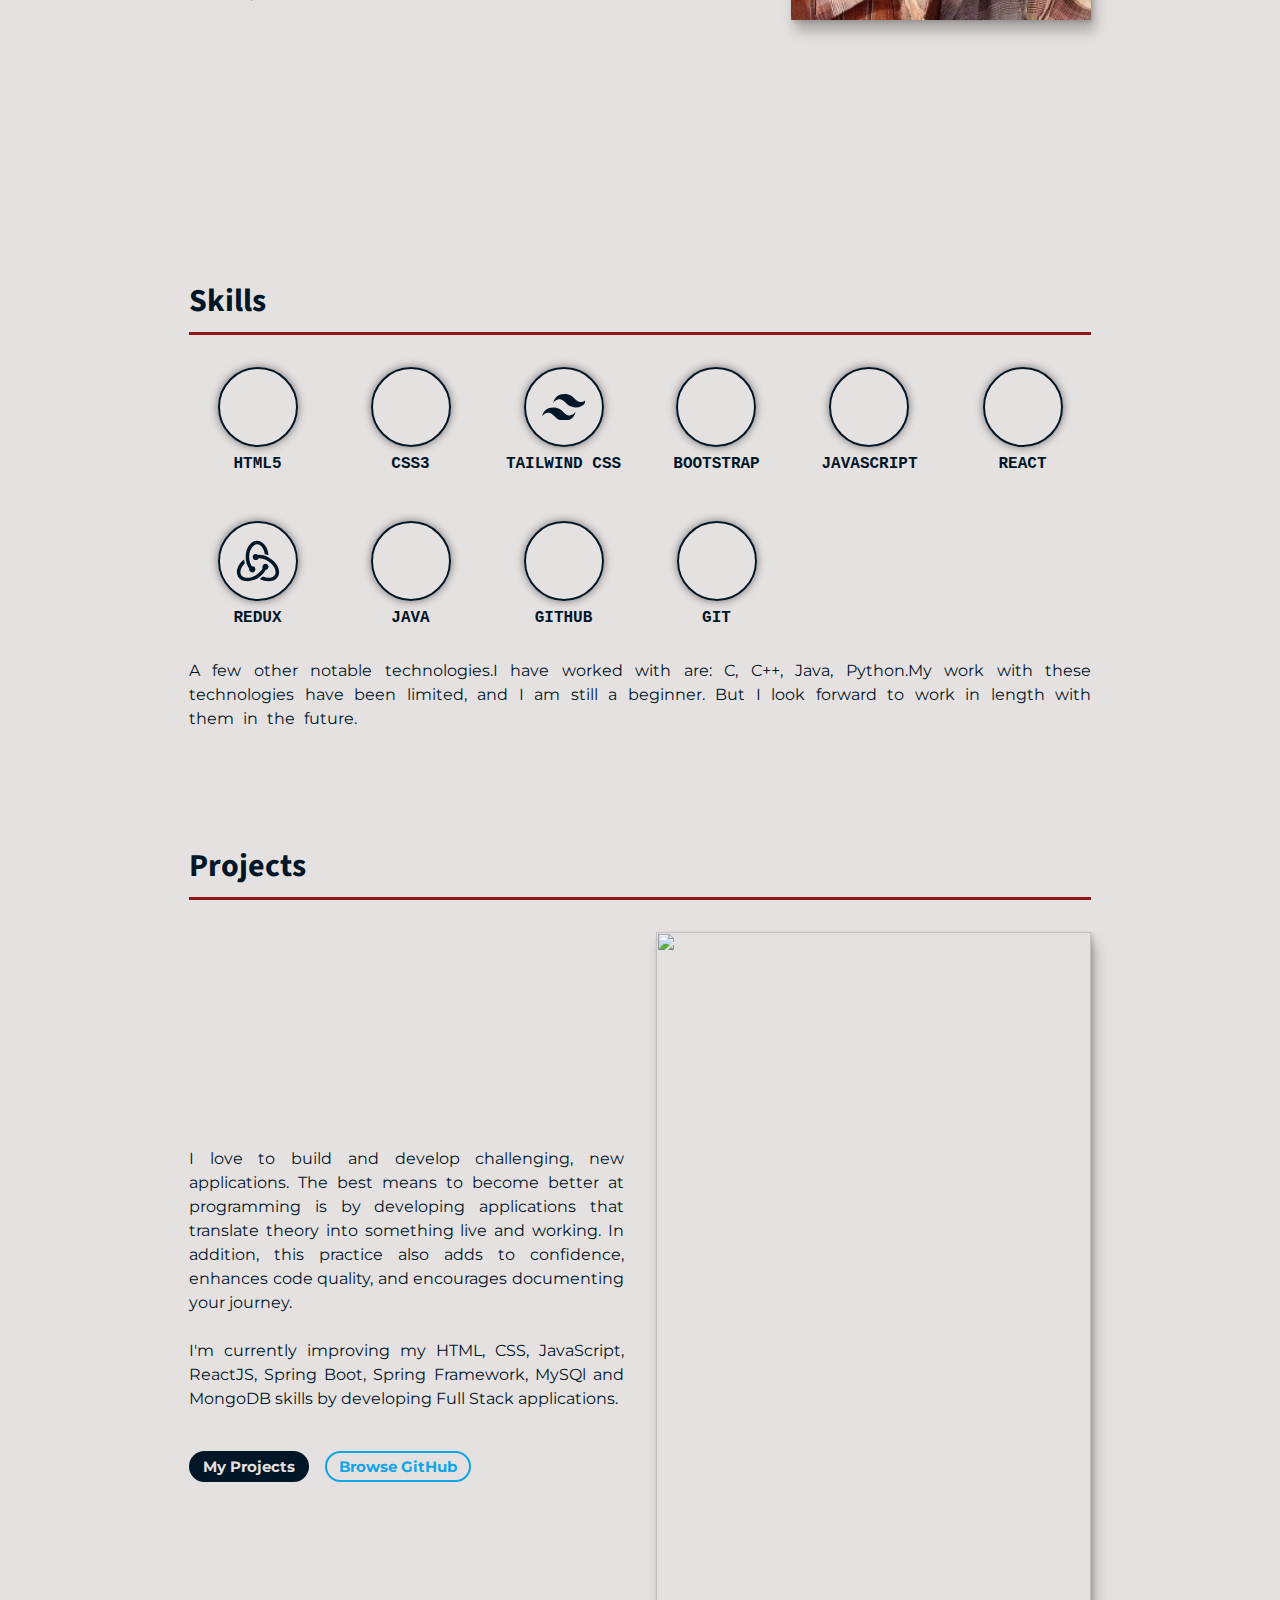
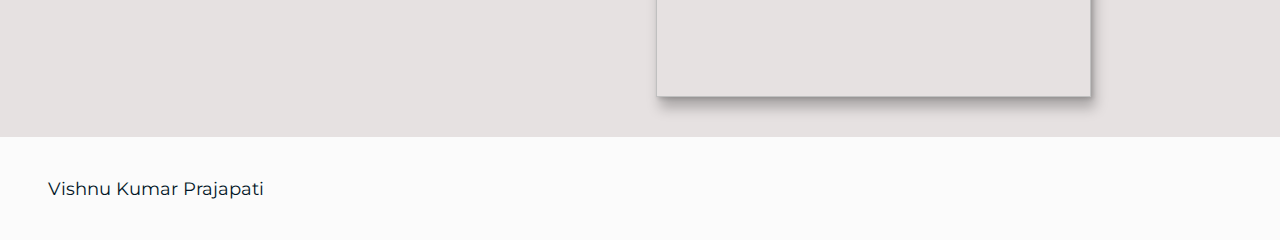
==== commit 213f9239: "add some" ====
--- a/index.html
+++ b/index.html
@@ -96,8 +96,7 @@
 						<br /><br />
 
 						I also enjoy problem-solving and have invested quite
-						some time to strengthen my ability in the domain.
-						I've explored techniques to choose the best possible
+						some time to strengthen my ability in the domain.I've explored techniques to choose the best possible
 						data structures and apply algorithms for solving
 						problems on coding platforms such as GeeksforGeeks and LeetCode. I
 						enjoy web designing and would love to learn and gain
@@ -183,11 +182,11 @@
 					</ul>
 				</article>
 				<p class="skills-others section-text">
-					A few other notable technologies I have worked with are:
+					A few other notable technologies.I have worked with are:
 					<span title="Systems, Applications & Products in Data Processing"></span><span>C</span>,
 					<span>C++</span>,
 					<span>Java</span>,
-					<span>Python</span>. My work with these technologies
+					<span>Python</span>.My work with these technologies
 					have been limited, and I am still a beginner. But I look
 					forward to work in length with them in the future.
 				</p>
@@ -244,11 +243,7 @@
 						<i class="fa-brands fa-linkedin"></i>
 					</a>
 				</li>
-				<li class="social-link">
-					<a href="#" target="_blank">
-						<i class="fa-brands fa-dev"></i>
-					</a>
-				</li>
+				
 				<li>
 					<a href="mailto:vishnukp95075@gmail.com" target="_blank">
 						<i class="fa-solid fa-envelope"></i>
